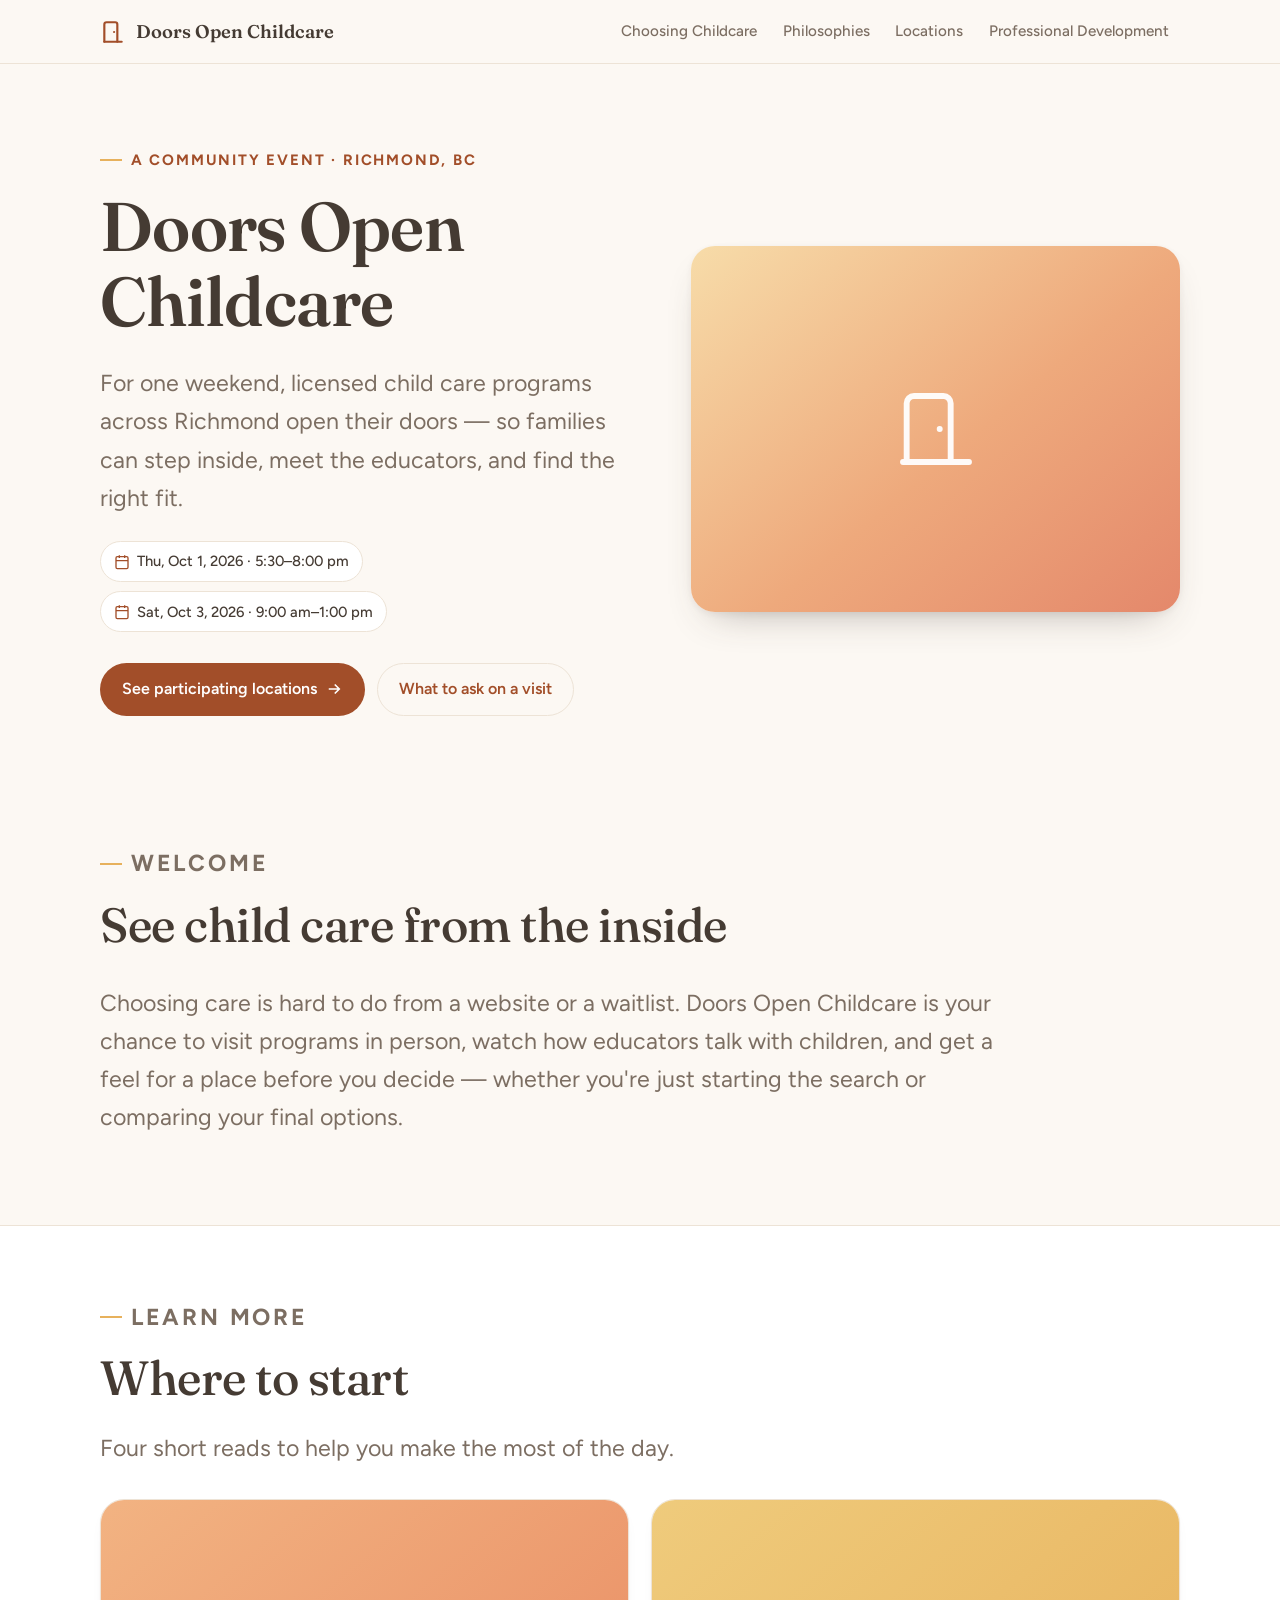
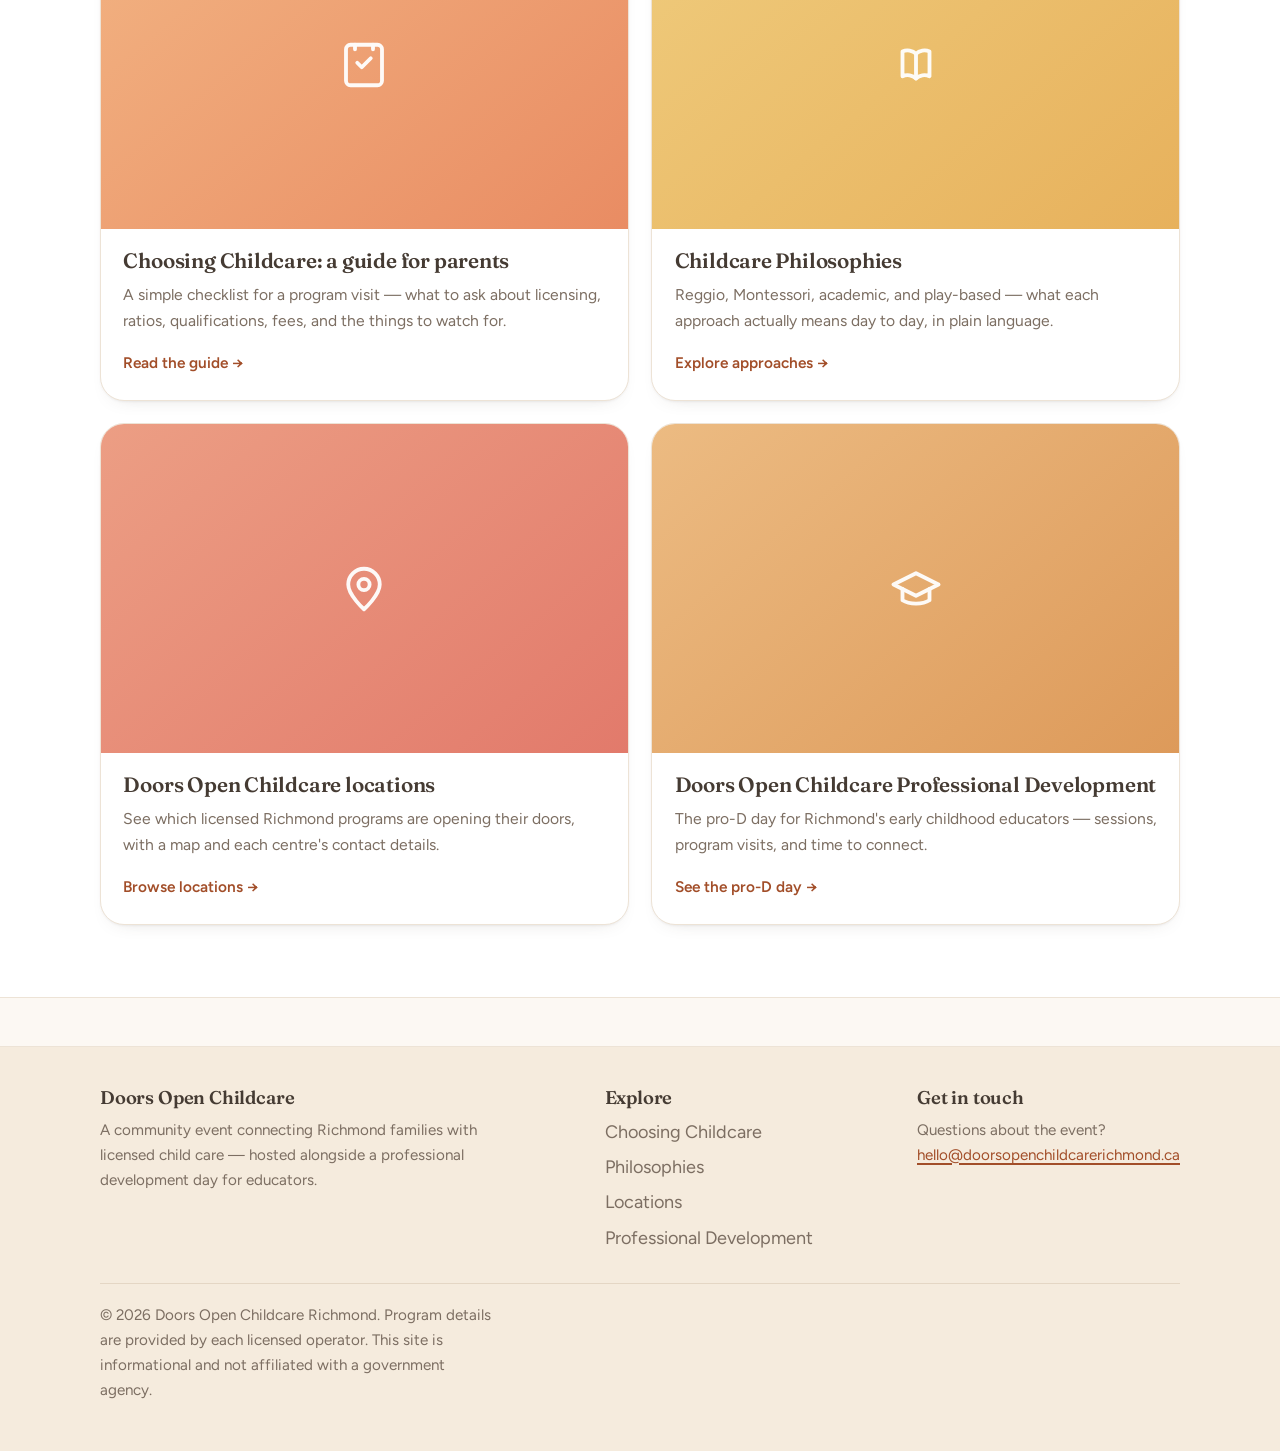
==== index.html @ f001ac8c "Add files via upload" ====
<!DOCTYPE html>
<html lang="en">
<head>
<meta charset="UTF-8">
<meta name="viewport" content="width=device-width, initial-scale=1">
<title>Doors Open Childcare — Richmond</title>
<meta name="description" content="Doors Open Childcare is a community event where licensed Richmond child care programs welcome families in — with a professional development day for early childhood educators.">
<meta name="theme-color" content="#DD8560">
<link rel="preconnect" href="https://fonts.googleapis.com">
<link rel="preconnect" href="https://fonts.gstatic.com" crossorigin>
<link href="https://fonts.googleapis.com/css2?family=Fraunces:opsz,wght@9..144,400;9..144,500;9..144,600&family=Figtree:wght@400;500;600;700&display=swap" rel="stylesheet">
<link rel="stylesheet" href="styles.css">
</head>
<body>
<a class="skip" href="#main">Skip to content</a>

<header class="site-header">
  <div class="wrap nav">
    <a class="brand" href="index.html">
      <svg viewBox="0 0 24 24" fill="none" stroke="currentColor" stroke-width="2" stroke-linecap="round" stroke-linejoin="round" aria-hidden="true"><path d="M4 21V5a2 2 0 0 1 2-2h8a2 2 0 0 1 2 2v16"/><path d="M4 21h16"/><path d="M13 12h.01"/></svg>
      Doors Open Childcare
    </a>
    <button class="nav-toggle" aria-label="Menu" aria-expanded="false" aria-controls="nav-links">
      <svg width="22" height="22" viewBox="0 0 24 24" fill="none" stroke="currentColor" stroke-width="2" stroke-linecap="round"><path d="M4 6h16M4 12h16M4 18h16"/></svg>
    </button>
    <ul class="nav-links" id="nav-links">
      <li><a href="what-to-ask.html">Choosing Childcare</a></li>
      <li><a href="philosophies.html">Philosophies</a></li>
      <li><a href="locations.html">Locations</a></li>
      <li><a href="event.html">Professional Development</a></li>
    </ul>
  </div>
</header>

<main id="main">
  <section class="hero">
    <div class="wrap hero-grid">
      <div class="hero-copy">
        <p class="eyebrow">A community event · Richmond, BC</p>
        <h1>Doors Open Childcare</h1>
        <p class="lede">For one weekend, licensed child care programs across Richmond open their doors — so families can step inside, meet the educators, and find the right fit.</p>
        <div class="hero-meta">
          <span class="chip"><svg viewBox="0 0 24 24" fill="none" stroke="currentColor" stroke-width="2"><rect x="3" y="4" width="18" height="18" rx="2"/><path d="M16 2v4M8 2v4M3 10h18"/></svg> Thu, Oct 1, 2026 · 5:30–8:00 pm</span>
          <span class="chip"><svg viewBox="0 0 24 24" fill="none" stroke="currentColor" stroke-width="2"><rect x="3" y="4" width="18" height="18" rx="2"/><path d="M16 2v4M8 2v4M3 10h18"/></svg> Sat, Oct 3, 2026 · 9:00 am–1:00 pm</span>
        </div>
        <div class="cta-row">
          <a class="btn btn-primary" href="locations.html">See participating locations
            <svg width="18" height="18" viewBox="0 0 24 24" fill="none" stroke="currentColor" stroke-width="2.2"><path d="M5 12h14M13 6l6 6-6 6"/></svg>
          </a>
          <a class="btn btn-ghost" href="what-to-ask.html">What to ask on a visit</a>
        </div>
      </div>

      <!-- HERO IMAGE — to use a real photo, replace this whole <div class="hero-photo">…</div>
           with:  <div class="hero-photo"><img src="images/hero.jpg" alt="Children and educators at a Richmond childcare"></div>
           (make an "images" folder next to this file and put hero.jpg in it) -->
      <div class="hero-photo">
        <div class="ph ph--hero" aria-hidden="true">
          <svg viewBox="0 0 24 24" fill="none" stroke="currentColor" stroke-width="1.6" stroke-linecap="round" stroke-linejoin="round"><path d="M4 21V5a2 2 0 0 1 2-2h8a2 2 0 0 1 2 2v16"/><path d="M3 21h18"/><path d="M13 12h.02"/></svg>
        </div>
      </div>
    </div>
  </section>

  <section class="section">
    <div class="wrap">
      <div class="section-head">
        <p class="eyebrow">Welcome</p>
        <h2>See child care from the inside</h2>
      </div>
      <p class="lead-in">Choosing care is hard to do from a website or a waitlist. Doors Open Childcare is your chance to visit programs in person, watch how educators talk with children, and get a feel for a place before you decide — whether you're just starting the search or comparing your final options.</p>
    </div>
  </section>

  <section class="section section--tint">
    <div class="wrap">
      <div class="section-head">
        <p class="eyebrow">Learn more</p>
        <h2>Where to start</h2>
        <p>Four short reads to help you make the most of the day.</p>
      </div>

      <div class="learn-grid">

        <!-- To use a real photo: replace the <div class="learn-media">…</div> with
             <div class="learn-media"><img src="images/parents.jpg" alt=""></div> -->
        <a class="learn-card" href="what-to-ask.html">
          <div class="learn-media">
            <div class="ph ph--parents" aria-hidden="true">
              <svg viewBox="0 0 24 24" fill="none" stroke="currentColor" stroke-width="1.7" stroke-linecap="round" stroke-linejoin="round"><path d="M9 11l2 2 4-4"/><rect x="4" y="3" width="16" height="18" rx="2"/><path d="M8 3v2M16 3v2"/></svg>
            </div>
          </div>
          <div class="learn-body">
            <h3>Choosing Childcare: a guide for parents</h3>
            <p>A simple checklist for a program visit — what to ask about licensing, ratios, qualifications, fees, and the things to watch for.</p>
            <span class="go">Read the guide →</span>
          </div>
        </a>

        <a class="learn-card" href="philosophies.html">
          <div class="learn-media">
            <div class="ph ph--phil" aria-hidden="true">
              <svg viewBox="0 0 24 24" fill="none" stroke="currentColor" stroke-width="1.7" stroke-linecap="round" stroke-linejoin="round"><path d="M12 7c-1.5-1.5-4-2-6-1v11c2-1 4.5-.5 6 1 1.5-1.5 4-2 6-1V6c-2-1-4.5-.5-6 1Z"/><path d="M12 7v11"/></svg>
            </div>
          </div>
          <div class="learn-body">
            <h3>Childcare Philosophies</h3>
            <p>Reggio, Montessori, academic, and play-based — what each approach actually means day to day, in plain language.</p>
            <span class="go">Explore approaches →</span>
          </div>
        </a>

        <a class="learn-card" href="locations.html">
          <div class="learn-media">
            <div class="ph ph--loc" aria-hidden="true">
              <svg viewBox="0 0 24 24" fill="none" stroke="currentColor" stroke-width="1.7" stroke-linecap="round" stroke-linejoin="round"><path d="M12 21s7-6.3 7-11a7 7 0 1 0-14 0c0 4.7 7 11 7 11Z"/><circle cx="12" cy="10" r="2.5"/></svg>
            </div>
          </div>
          <div class="learn-body">
            <h3>Doors Open Childcare locations</h3>
            <p>See which licensed Richmond programs are opening their doors, with a map and each centre's contact details.</p>
            <span class="go">Browse locations →</span>
          </div>
        </a>

        <a class="learn-card" href="event.html">
          <div class="learn-media">
            <div class="ph ph--prod" aria-hidden="true">
              <svg viewBox="0 0 24 24" fill="none" stroke="currentColor" stroke-width="1.7" stroke-linecap="round" stroke-linejoin="round"><path d="M22 10 12 5 2 10l10 5 10-5Z"/><path d="M6 12v5c3 2 9 2 12 0v-5"/></svg>
            </div>
          </div>
          <div class="learn-body">
            <h3>Doors Open Childcare Professional Development</h3>
            <p>The pro-D day for Richmond's early childhood educators — sessions, program visits, and time to connect.</p>
            <span class="go">See the pro-D day →</span>
          </div>
        </a>

      </div>
    </div>
  </section>
</main>

<footer class="site-footer">
  <div class="wrap foot-grid">
    <div>
      <h3>Doors Open Childcare</h3>
      <p>A community event connecting Richmond families with licensed child care — hosted alongside a professional development day for educators.</p>
    </div>
    <div>
      <h3>Explore</h3>
      <ul class="foot-links">
        <li><a href="what-to-ask.html">Choosing Childcare</a></li>
        <li><a href="philosophies.html">Philosophies</a></li>
        <li><a href="locations.html">Locations</a></li>
        <li><a href="event.html">Professional Development</a></li>
      </ul>
    </div>
    <div>
      <h3>Get in touch</h3>
      <p>Questions about the event?<br><a href="mailto:hello@doorsopenchildcarerichmond.ca">hello@doorsopenchildcarerichmond.ca</a></p>
    </div>
  </div>
  <div class="wrap foot-note">
    <p>© <span id="yr"></span> Doors Open Childcare Richmond. Program details are provided by each licensed operator. This site is informational and not affiliated with a government agency.</p>
  </div>
</footer>

<script src="site.js"></script>
<script>document.getElementById('yr').textContent = new Date().getFullYear();</script>
</body>
</html>
---- styles.css ----
/* ============================================================
   Doors Open Childcare — Richmond
   Shared stylesheet · light, airy, warm & welcoming
   Type: Fraunces (display) + Figtree (body)
   ============================================================ */

:root {
  /* Colour */
  --paper:      #FCF8F3;   /* warm ivory background */
  --paper-2:    #FFFFFF;   /* cards / raised surfaces */
  --ink:        #453B33;   /* warm soft-brown text */
  --ink-soft:   #7C6E62;   /* warm taupe secondary */
  --coral:      #DD8560;   /* soft coral — decorative accents */
  --coral-deep: #A24E29;   /* accessible terracotta — text, buttons */
  --coral-hover:#8C4322;   /* button hover */
  --honey:      #E7B15C;   /* warm honey secondary */
  --honey-2:    #F8E6C4;   /* soft honey fill */
  --rose:       #E27A6B;   /* rosy pop */
  --sand:       #F3E6D8;   /* soft warm fill */
  --line:       #EDE3D6;   /* warm hairlines */

  /* Type */
  --display:  "Fraunces", Georgia, "Times New Roman", serif;
  --body:     "Figtree", system-ui, -apple-system, Segoe UI, Roboto, sans-serif;

  --step--1: clamp(0.83rem, 0.79rem + 0.2vw, 0.94rem);
  --step-0:  clamp(1rem, 0.95rem + 0.25vw, 1.13rem);
  --step-1:  clamp(1.2rem, 1.1rem + 0.5vw, 1.45rem);
  --step-2:  clamp(1.55rem, 1.35rem + 1vw, 2.05rem);
  --step-3:  clamp(2rem, 1.6rem + 2vw, 3rem);
  --step-4:  clamp(2.5rem, 1.9rem + 3.2vw, 4.3rem);

  --maxw: 1080px;
  --radius: 16px;
  --radius-lg: 24px;
  --shadow-soft: 0 1px 2px rgba(69,59,51,.05), 0 8px 20px -16px rgba(69,59,51,.35);
  --shadow: 0 2px 6px rgba(69,59,51,.06), 0 18px 40px -22px rgba(69,59,51,.45);
}

* { box-sizing: border-box; }
html { scroll-behavior: smooth; }

body {
  margin: 0;
  background: var(--paper);
  color: var(--ink);
  font-family: var(--body);
  font-size: var(--step-0);
  line-height: 1.65;
  -webkit-font-smoothing: antialiased;
  text-rendering: optimizeLegibility;
}

h1, h2, h3 {
  font-family: var(--display);
  font-weight: 500;
  line-height: 1.1;
  letter-spacing: -0.01em;
  margin: 0 0 .5em;
  color: var(--ink);
}
h1 { font-size: var(--step-4); font-weight: 600; }
h2 { font-size: var(--step-3); }
h3 { font-size: var(--step-1); font-weight: 600; }

p { margin: 0 0 1rem; max-width: 66ch; }

a { color: var(--coral-deep); text-decoration-thickness: 1.5px; text-underline-offset: 3px; }
a:hover { color: var(--coral-hover); }

.wrap { width: min(100% - 2.5rem, var(--maxw)); margin-inline: auto; }

.eyebrow {
  font-family: var(--body); font-weight: 700;
  font-size: var(--step--1); letter-spacing: .12em; text-transform: uppercase;
  color: var(--coral-deep);
  display: inline-flex; align-items: center; gap: .55rem; margin: 0 0 1rem;
}
.eyebrow::before { content: ""; width: 22px; height: 2px; background: var(--honey); display: inline-block; }

/* Skip link + focus */
.skip { position: absolute; left: -999px; top: 0; background: var(--ink); color: #fff; padding: .6rem 1rem; border-radius: 0 0 10px 0; z-index: 100; }
.skip:focus { left: 0; }
:focus-visible { outline: 3px solid var(--honey); outline-offset: 2px; border-radius: 4px; }

/* Header / nav */
.site-header {
  position: sticky; top: 0; z-index: 50;
  background: color-mix(in srgb, var(--paper) 90%, transparent);
  backdrop-filter: blur(8px);
  border-bottom: 1px solid var(--line);
}
.nav { display: flex; align-items: center; justify-content: space-between; gap: 1rem; padding: .7rem 0; }
.brand { display: inline-flex; align-items: center; gap: .6rem; font-family: var(--display); font-weight: 600; font-size: 1.15rem; color: var(--ink); text-decoration: none; }
.brand svg { width: 26px; height: 26px; flex: none; color: var(--coral-deep); }
.nav-links { display: flex; align-items: center; gap: .2rem; list-style: none; margin: 0; padding: 0; }
.nav-links a { display: inline-block; padding: .5rem .7rem; border-radius: 10px; color: var(--ink-soft); text-decoration: none; font-weight: 500; font-size: .95rem; }
.nav-links a:hover { background: var(--sand); color: var(--ink); }
.nav-links a[aria-current="page"] { color: var(--coral-deep); background: var(--sand); }

.nav-toggle { display: none; border: 1px solid var(--line); background: var(--paper-2); border-radius: 10px; padding: .5rem .6rem; cursor: pointer; color: var(--ink); }
.nav-toggle svg { display: block; }

@media (max-width: 820px) {
  .nav-toggle { display: inline-flex; }
  .nav-links {
    position: absolute; inset: 100% 0 auto 0; flex-direction: column; align-items: stretch; gap: .15rem;
    background: var(--paper-2); border-bottom: 1px solid var(--line); padding: .6rem 1.25rem 1rem;
    box-shadow: var(--shadow-soft); display: none;
  }
  .nav-links.open { display: flex; }
  .nav-links a { padding: .7rem .5rem; }
}

/* Buttons */
.btn { display: inline-flex; align-items: center; gap: .5rem; font-family: var(--body); font-weight: 600; font-size: 1rem; padding: .8rem 1.3rem; border-radius: 999px; text-decoration: none; cursor: pointer; border: 1.5px solid transparent; transition: transform .12s ease, background .12s ease; }
.btn-primary { background: var(--coral-deep); color: #fff; }
.btn-primary:hover { background: var(--coral-hover); color: #fff; transform: translateY(-1px); }
.btn-ghost { background: transparent; color: var(--coral-deep); border-color: var(--line); }
.btn-ghost:hover { background: var(--sand); color: var(--coral-deep); transform: translateY(-1px); }

/* Hero */
.hero { padding: clamp(2.5rem, 6vw, 5rem) 0 clamp(2rem, 5vw, 3.5rem); }
.hero-grid { display: grid; grid-template-columns: 1.05fr .95fr; gap: clamp(1.5rem, 4vw, 3.2rem); align-items: center; }
.hero h1 { margin-bottom: .35em; }
.hero .lede { font-size: var(--step-1); color: var(--ink-soft); max-width: 42ch; }
.hero-meta { margin-top: 1.5rem; display: flex; flex-wrap: wrap; gap: .6rem; }
.chip { display: inline-flex; align-items: center; gap: .45rem; background: var(--paper-2); border: 1px solid var(--line); padding: .45rem .8rem; border-radius: 999px; font-size: .92rem; font-weight: 500; }
.chip svg { width: 16px; height: 16px; color: var(--coral-deep); }
.cta-row { margin-top: 1.9rem; display: flex; flex-wrap: wrap; gap: .8rem; }

.hero-photo { width: 100%; border-radius: var(--radius-lg); overflow: hidden; aspect-ratio: 4 / 3; box-shadow: var(--shadow); }
.hero-photo img { width: 100%; height: 100%; object-fit: cover; display: block; }

/* Placeholder image tiles (swap for <img> when you have photos) */
.ph { width: 100%; height: 100%; display: grid; place-items: center; }
.ph svg { width: 54px; height: 54px; color: #fff; opacity: .95; }
.ph--hero    { background: linear-gradient(140deg, #F7DCA9, #EEA97C 55%, #E4886B); }
.ph--hero svg{ width: 88px; height: 88px; }
.ph--parents { background: linear-gradient(140deg, #F2B382, #E98C63); }
.ph--phil    { background: linear-gradient(140deg, #EFCB7C, #E7B15C); }
.ph--loc     { background: linear-gradient(140deg, #EC9E84, #E27A6B); }
.ph--prod    { background: linear-gradient(140deg, #ECBB82, #DD9A5A); }

/* Sections */
.section { padding: clamp(2.5rem, 6vw, 4.5rem) 0; }
.section--tint { background: var(--paper-2); border-block: 1px solid var(--line); }
.section-head { max-width: 62ch; margin-bottom: 2rem; }
.section-head p { color: var(--ink-soft); font-size: var(--step-1); }
.lead-in { font-size: var(--step-1); color: var(--ink-soft); max-width: 60ch; }

/* Learn More cards */
.learn-grid { display: grid; gap: 1.4rem; grid-template-columns: 1fr; }
@media (min-width: 640px) { .learn-grid { grid-template-columns: 1fr 1fr; } }
.learn-card {
  background: var(--paper-2); border: 1px solid var(--line); border-radius: var(--radius-lg);
  overflow: hidden; display: flex; flex-direction: column; text-decoration: none; color: var(--ink);
  box-shadow: var(--shadow-soft); transition: transform .15s ease, box-shadow .15s ease;
}
.learn-card:hover { transform: translateY(-4px); box-shadow: var(--shadow); }
.learn-media { aspect-ratio: 16 / 10; width: 100%; }
.learn-media img { width: 100%; height: 100%; object-fit: cover; display: block; }
.learn-body { padding: 1.3rem 1.4rem 1.5rem; display: flex; flex-direction: column; gap: .55rem; flex: 1; }
.learn-body h3 { margin: 0; font-size: 1.3rem; }
.learn-body p { margin: 0; color: var(--ink-soft); font-size: .98rem; }
.learn-body .go { margin-top: auto; padding-top: .5rem; color: var(--coral-deep); font-weight: 600; font-size: .96rem; }

/* General card grid (kept for reuse) */
.card-grid { display: grid; grid-template-columns: repeat(auto-fit, minmax(240px, 1fr)); gap: 1.1rem; }
.card { background: var(--paper-2); border: 1px solid var(--line); border-radius: var(--radius-lg); padding: 1.5rem 1.4rem; text-decoration: none; color: var(--ink); display: flex; flex-direction: column; gap: .5rem; transition: transform .14s ease, box-shadow .14s ease, border-color .14s ease; }
a.card:hover { transform: translateY(-3px); box-shadow: var(--shadow); border-color: var(--coral); }
.card .num { font-family: var(--display); color: var(--coral-deep); font-size: 1.1rem; font-weight: 600; }
.card h3 { margin: 0; }
.card p { margin: 0; color: var(--ink-soft); font-size: .97rem; }
.card .go { margin-top: .4rem; color: var(--coral-deep); font-weight: 600; font-size: .95rem; }

/* Locations */
.map-frame { border: 1px solid var(--line); border-radius: var(--radius-lg); overflow: hidden; background: var(--sand); aspect-ratio: 16 / 9; margin-bottom: 2rem; }
.map-frame iframe { width: 100%; height: 100%; border: 0; display: block; }
.map-placeholder { height: 100%; display: grid; place-content: center; text-align: center; gap: .3rem; color: var(--ink-soft); padding: 2rem; }
.loc-grid { display: grid; grid-template-columns: repeat(auto-fill, minmax(270px, 1fr)); gap: 1rem; }
.loc-card { background: var(--paper-2); border: 1px solid var(--line); border-radius: var(--radius); padding: 1.2rem 1.2rem 1.3rem; }
.loc-card h3 { font-size: 1.15rem; margin-bottom: .35rem; }
.loc-card .care { display: inline-block; font-size: .78rem; font-weight: 700; letter-spacing: .04em; text-transform: uppercase; color: var(--coral-deep); background: var(--sand); padding: .2rem .55rem; border-radius: 999px; margin-bottom: .7rem; }
.loc-card dl { margin: 0; display: grid; grid-template-columns: 1.2rem 1fr; gap: .35rem .6rem; font-size: .95rem; }
.loc-card dt { color: var(--coral-deep); display: grid; place-items: center; }
.loc-card dd { margin: 0; color: var(--ink-soft); }
.loc-card a { word-break: break-word; }

/* Philosophy blocks */
.phil { display: grid; gap: 1.1rem; }
.phil-item { background: var(--paper-2); border: 1px solid var(--line); border-left: 4px solid var(--honey); border-radius: var(--radius); padding: 1.3rem 1.4rem; }
.phil-item h3 { margin-bottom: .3rem; }
.phil-item .origin { font-size: .85rem; color: var(--ink-soft); font-style: italic; margin-bottom: .6rem; }
.phil-item p:last-child { margin-bottom: 0; }
.callout { background: linear-gradient(180deg, var(--honey-2), #fff); border: 1px solid #EAD6A6; border-radius: var(--radius-lg); padding: 1.6rem; margin-top: 2rem; }
.callout h3 { color: var(--coral-deep); }
.callout p:last-child { margin-bottom: 0; }

/* Checklist */
.check { display: grid; gap: 1rem; counter-reset: q; }
.check-item { background: var(--paper-2); border: 1px solid var(--line); border-radius: var(--radius); padding: 1.2rem 1.3rem 1.2rem 3.4rem; position: relative; }
.check-item::before { counter-increment: q; content: counter(q); position: absolute; left: 1.1rem; top: 1.15rem; width: 1.6rem; height: 1.6rem; border-radius: 50%; background: var(--coral-deep); color: #fff; font-family: var(--display); font-weight: 600; display: grid; place-items: center; font-size: .95rem; }
.check-item h3 { margin-bottom: .3rem; font-size: 1.1rem; }
.check-item p { margin: 0; color: var(--ink-soft); font-size: .96rem; }
.check-item ul { margin: .5rem 0 0; padding-left: 1.1rem; color: var(--ink-soft); font-size: .95rem; }
.check-item li { margin-bottom: .25rem; }

/* Prose helper */
.prose h2 { margin-top: 2.2rem; }
.prose h3 { margin-top: 1.6rem; }
.prose ul { padding-left: 1.2rem; }
.prose li { margin-bottom: .4rem; max-width: 64ch; }

/* Editable placeholder marker */
.todo { background: #FCE9C7; color: #7A5200; border: 1px dashed #D9AE52; padding: .05rem .4rem; border-radius: 6px; font-weight: 600; font-size: .95em; }

/* Footer — light & airy */
.site-footer { background: #F5EBDD; color: var(--ink-soft); border-top: 1px solid var(--line); padding: 2.6rem 0 2rem; margin-top: 3rem; }
.foot-grid { display: flex; flex-wrap: wrap; gap: 2rem; justify-content: space-between; }
.site-footer h3 { color: var(--ink); font-size: 1.15rem; }
.site-footer p { color: var(--ink-soft); font-size: .95rem; max-width: 40ch; }
.site-footer a { color: var(--coral-deep); }
.foot-links { list-style: none; margin: 0; padding: 0; display: grid; gap: .35rem; }
.foot-links a { color: var(--ink-soft); text-decoration: none; }
.foot-links a:hover { color: var(--coral-deep); text-decoration: underline; }
.foot-note { margin-top: 1.8rem; padding-top: 1.2rem; border-top: 1px solid #E4D6C4; font-size: .85rem; color: var(--ink-soft); }

/* Responsive */
@media (max-width: 820px) {
  .hero-grid { grid-template-columns: 1fr; }
  .hero-photo { aspect-ratio: 16 / 10; }
  .foot-grid { flex-direction: column; gap: 1.4rem; }
}

/* Reduced motion */
@media (prefers-reduced-motion: reduce) {
  html { scroll-behavior: auto; }
  * { animation: none !important; transition: none !important; }
}
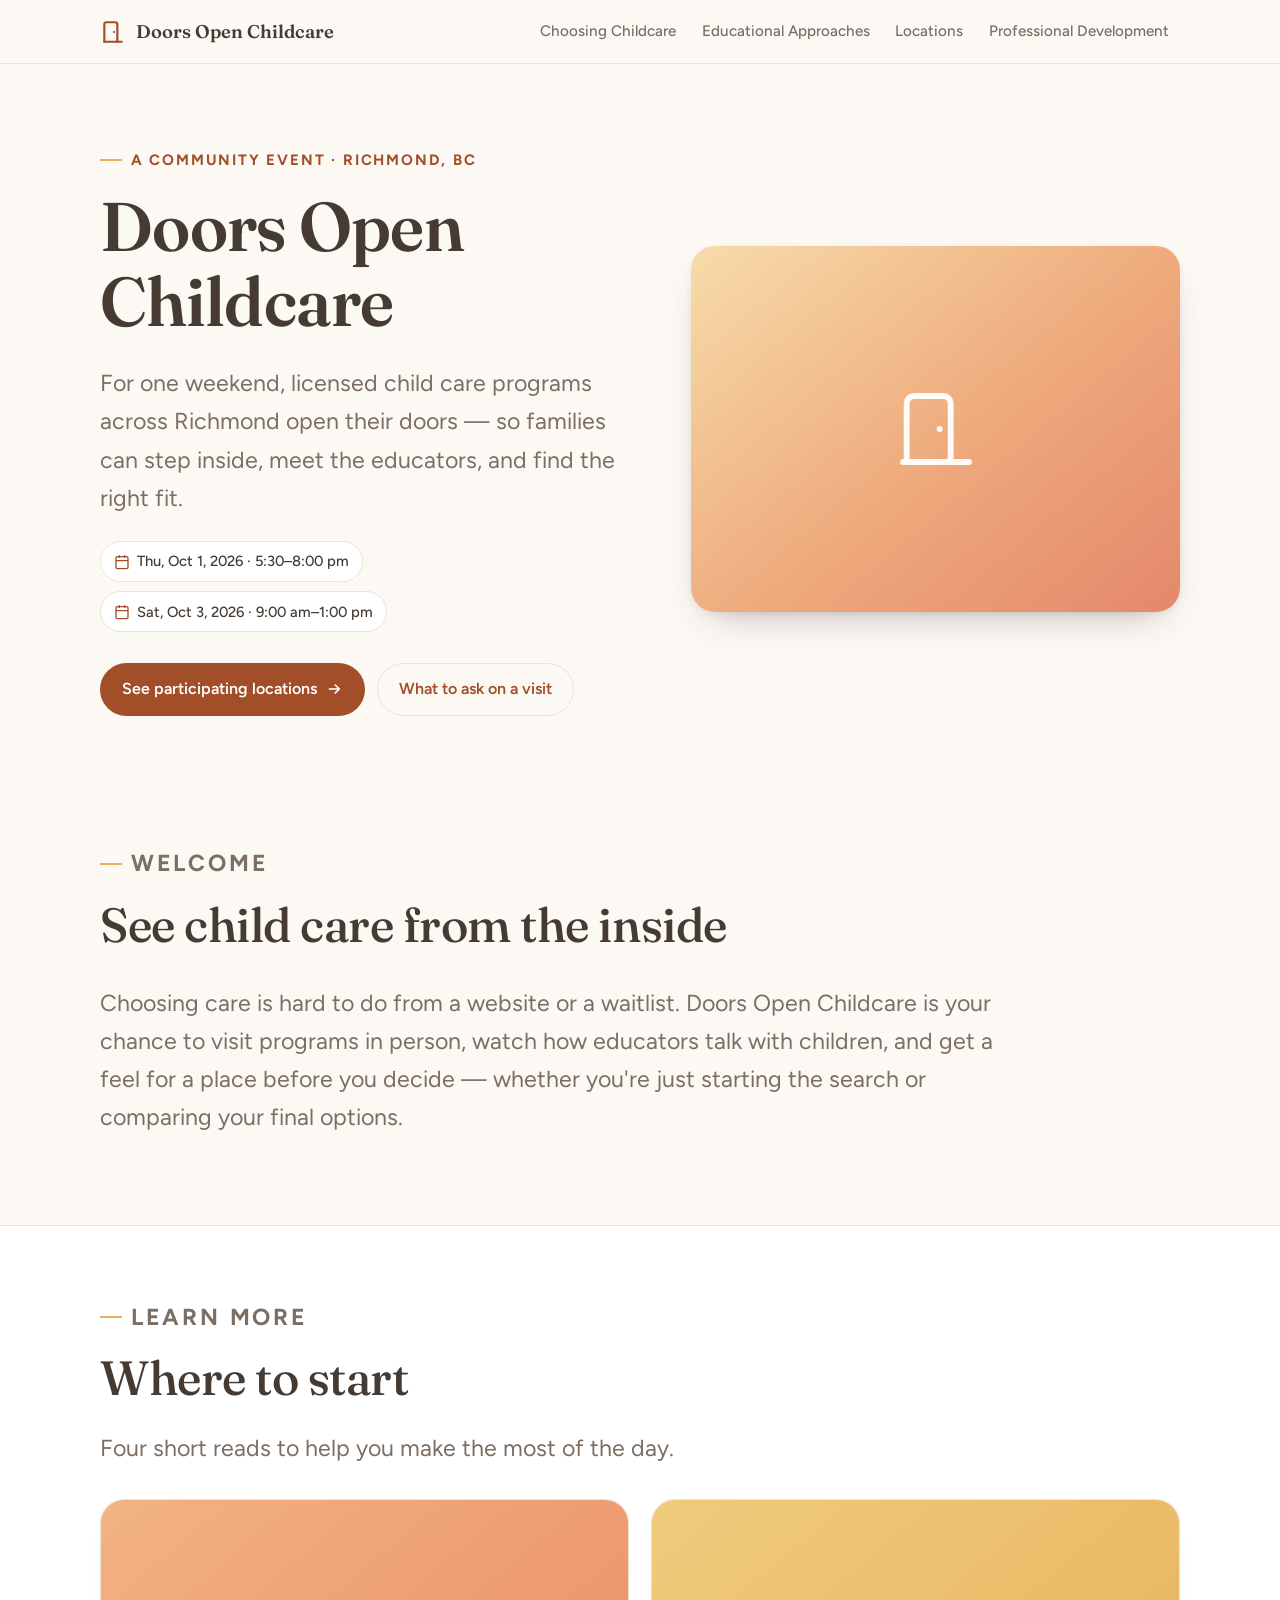
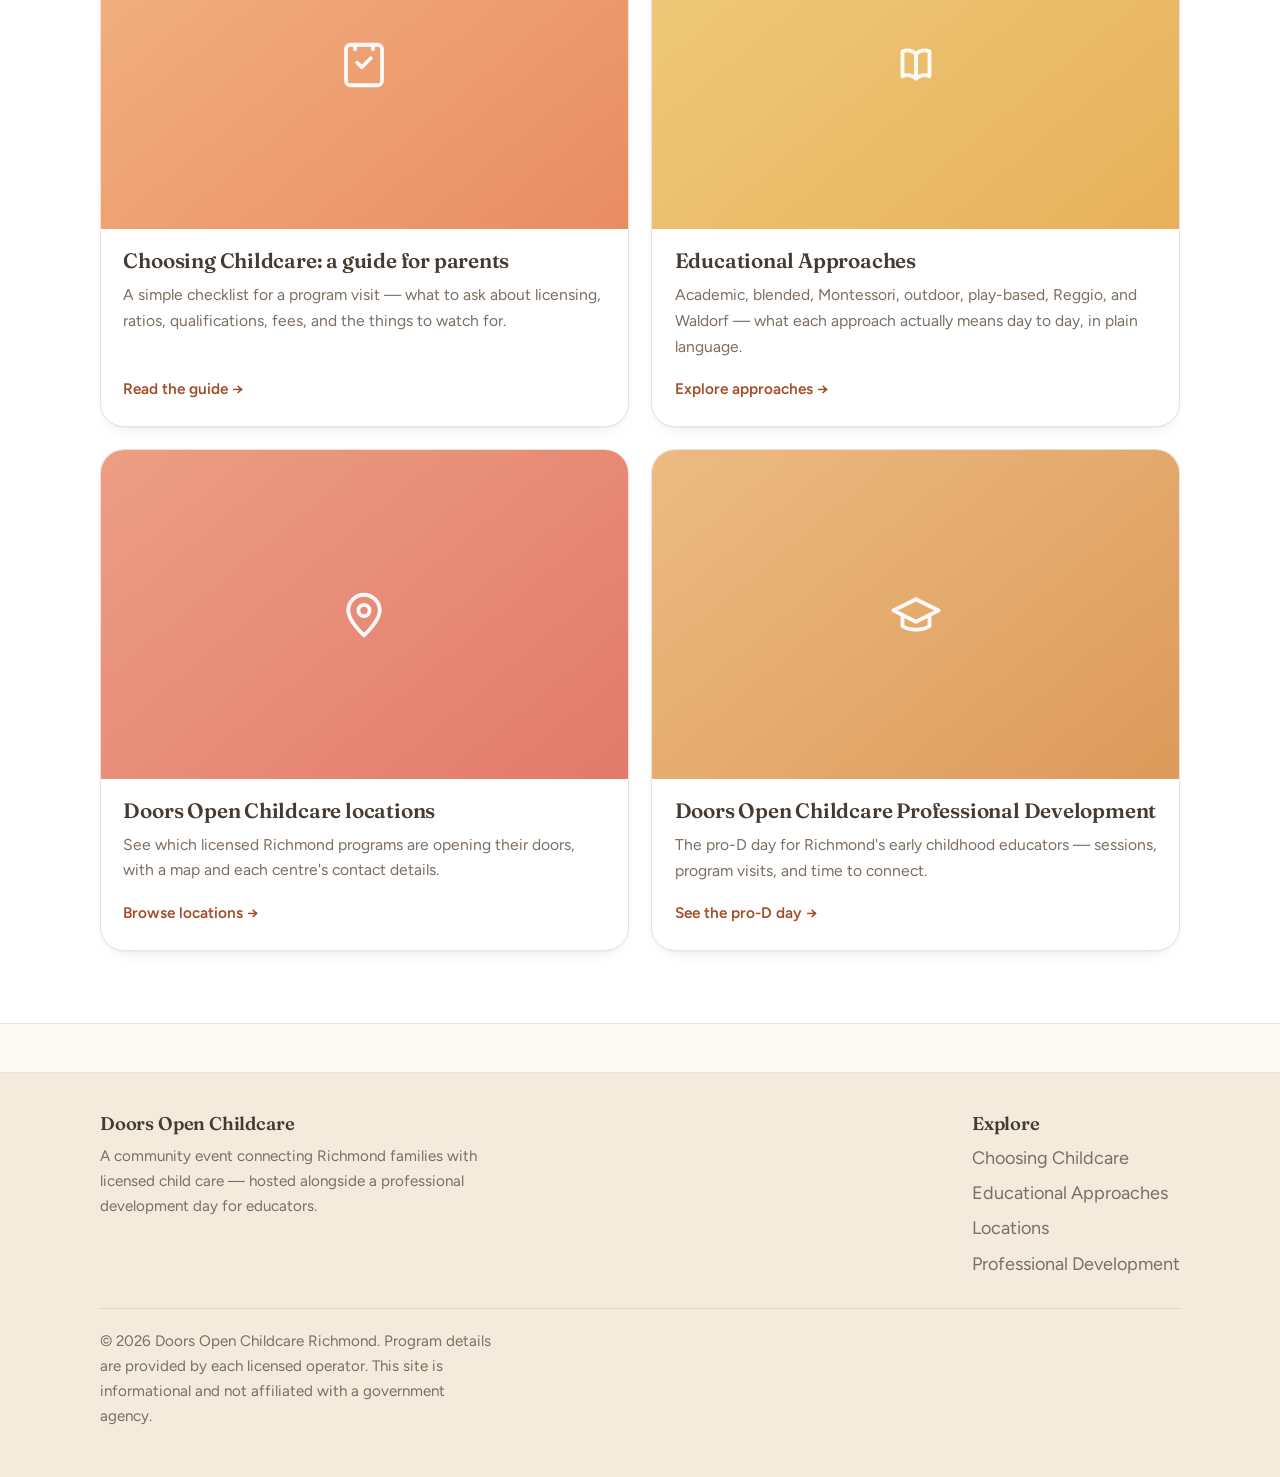
==== commit ee2e031f: "Add files via upload" ====
--- a/index.html
+++ b/index.html
@@ -25,7 +25,7 @@
     </button>
     <ul class="nav-links" id="nav-links">
       <li><a href="what-to-ask.html">Choosing Childcare</a></li>
-      <li><a href="philosophies.html">Philosophies</a></li>
+      <li><a href="educational-approaches.html">Educational Approaches</a></li>
       <li><a href="locations.html">Locations</a></li>
       <li><a href="event.html">Professional Development</a></li>
     </ul>
@@ -97,15 +97,15 @@
           </div>
         </a>
 
-        <a class="learn-card" href="philosophies.html">
+        <a class="learn-card" href="educational-approaches.html">
           <div class="learn-media">
             <div class="ph ph--phil" aria-hidden="true">
               <svg viewBox="0 0 24 24" fill="none" stroke="currentColor" stroke-width="1.7" stroke-linecap="round" stroke-linejoin="round"><path d="M12 7c-1.5-1.5-4-2-6-1v11c2-1 4.5-.5 6 1 1.5-1.5 4-2 6-1V6c-2-1-4.5-.5-6 1Z"/><path d="M12 7v11"/></svg>
             </div>
           </div>
           <div class="learn-body">
-            <h3>Childcare Philosophies</h3>
-            <p>Reggio, Montessori, academic, and play-based — what each approach actually means day to day, in plain language.</p>
+            <h3>Educational Approaches</h3>
+            <p>Academic, blended, Montessori, outdoor, play-based, Reggio, and Waldorf — what each approach actually means day to day, in plain language.</p>
             <span class="go">Explore approaches →</span>
           </div>
         </a>
@@ -151,14 +151,10 @@
       <h3>Explore</h3>
       <ul class="foot-links">
         <li><a href="what-to-ask.html">Choosing Childcare</a></li>
-        <li><a href="philosophies.html">Philosophies</a></li>
+        <li><a href="educational-approaches.html">Educational Approaches</a></li>
         <li><a href="locations.html">Locations</a></li>
         <li><a href="event.html">Professional Development</a></li>
       </ul>
-    </div>
-    <div>
-      <h3>Get in touch</h3>
-      <p>Questions about the event?<br><a href="mailto:hello@doorsopenchildcarerichmond.ca">hello@doorsopenchildcarerichmond.ca</a></p>
     </div>
   </div>
   <div class="wrap foot-note">
--- a/styles.css
+++ b/styles.css
@@ -178,14 +178,27 @@
 .map-frame { border: 1px solid var(--line); border-radius: var(--radius-lg); overflow: hidden; background: var(--sand); aspect-ratio: 16 / 9; margin-bottom: 2rem; }
 .map-frame iframe { width: 100%; height: 100%; border: 0; display: block; }
 .map-placeholder { height: 100%; display: grid; place-content: center; text-align: center; gap: .3rem; color: var(--ink-soft); padding: 2rem; }
-.loc-grid { display: grid; grid-template-columns: repeat(auto-fill, minmax(270px, 1fr)); gap: 1rem; }
-.loc-card { background: var(--paper-2); border: 1px solid var(--line); border-radius: var(--radius); padding: 1.2rem 1.2rem 1.3rem; }
-.loc-card h3 { font-size: 1.15rem; margin-bottom: .35rem; }
-.loc-card .care { display: inline-block; font-size: .78rem; font-weight: 700; letter-spacing: .04em; text-transform: uppercase; color: var(--coral-deep); background: var(--sand); padding: .2rem .55rem; border-radius: 999px; margin-bottom: .7rem; }
-.loc-card dl { margin: 0; display: grid; grid-template-columns: 1.2rem 1fr; gap: .35rem .6rem; font-size: .95rem; }
-.loc-card dt { color: var(--coral-deep); display: grid; place-items: center; }
+.loc-grid { display: grid; grid-template-columns: repeat(auto-fill, minmax(300px, 1fr)); gap: 1.1rem; }
+.loc-card { background: var(--paper-2); border: 1px solid var(--line); border-radius: var(--radius-lg); overflow: hidden; padding: 0; display: flex; flex-direction: column; }
+.loc-photo { aspect-ratio: 3 / 2; background: var(--sand); overflow: hidden; }
+.loc-photo img { width: 100%; height: 100%; object-fit: cover; display: block; }
+.loc-photo .ph { width: 100%; height: 100%; }
+.loc-photo .ph svg { width: 46px; height: 46px; }
+.loc-body { padding: 1rem 1.15rem 1.2rem; display: flex; flex-direction: column; }
+.loc-tags { display: flex; flex-wrap: wrap; gap: .4rem; margin-bottom: .55rem; }
+.loc-card .care, .loc-card .day { display: inline-block; font-size: .72rem; font-weight: 700; letter-spacing: .03em; text-transform: uppercase; padding: .22rem .55rem; border-radius: 999px; }
+.loc-card .care { color: var(--coral-deep); background: var(--sand); }
+.loc-card .day  { color: #6b4f1c; background: color-mix(in srgb, var(--honey) 32%, #fff); }
+.loc-card h3 { font-size: 1.12rem; margin-bottom: .2rem; line-height: 1.25; }
+.loc-card .phil { color: var(--coral-deep); font-weight: 600; font-size: .9rem; margin-bottom: .7rem; }
+.loc-card dl { margin: 0; display: grid; grid-template-columns: 1.1rem 1fr; gap: .4rem .6rem; font-size: .92rem; align-items: start; }
+.loc-card dt { color: var(--coral-deep); display: grid; place-items: center; padding-top: .12rem; }
+.loc-card dt svg { width: 15px; height: 15px; }
 .loc-card dd { margin: 0; color: var(--ink-soft); }
-.loc-card a { word-break: break-word; }
+.loc-card dd a { word-break: break-word; }
+.loc-card .maplink { white-space: nowrap; font-weight: 600; }
+.loc-card .register { margin-top: .85rem; font-size: .9rem; color: var(--ink); }
+.loc-card .register span { display: block; font-size: .72rem; font-weight: 700; letter-spacing: .04em; text-transform: uppercase; color: var(--coral-deep); margin-bottom: .1rem; }
 
 /* Philosophy blocks */
 .phil { display: grid; gap: 1.1rem; }
@@ -210,6 +223,7 @@
 .prose h2 { margin-top: 2.2rem; }
 .prose h3 { margin-top: 1.6rem; }
 .prose ul { padding-left: 1.2rem; }
+.prose ol { padding-left: 1.4rem; }
 .prose li { margin-bottom: .4rem; max-width: 64ch; }
 
 /* Editable placeholder marker */
@@ -238,3 +252,20 @@
   html { scroll-behavior: auto; }
   * { animation: none !important; transition: none !important; }
 }
+
+/* Day filter (Locations) */
+.loc-filter { display: flex; flex-wrap: wrap; align-items: center; gap: .5rem; margin: 0 0 .7rem; }
+.loc-filter-btn { display: inline-flex; align-items: center; gap: .45rem; font-family: var(--body); font-weight: 600; font-size: .92rem; padding: .5rem .9rem; border-radius: 999px; border: 1.5px solid var(--line); background: var(--paper-2); color: var(--ink-soft); cursor: pointer; transition: background .12s ease, color .12s ease, border-color .12s ease; }
+.loc-filter-btn:hover { background: var(--sand); color: var(--ink); }
+.loc-filter-btn.is-active { background: var(--coral-deep); border-color: var(--coral-deep); color: #fff; }
+.loc-filter-btn span { display: inline-grid; place-items: center; min-width: 1.35rem; height: 1.35rem; padding: 0 .35rem; border-radius: 999px; background: color-mix(in srgb, currentColor 16%, transparent); font-size: .78rem; font-weight: 700; }
+
+/* Social links on location cards */
+.loc-social { display: flex; gap: .5rem; margin-top: .85rem; }
+.loc-social .soc { display: grid; place-items: center; width: 34px; height: 34px; border-radius: 999px; border: 1.5px solid var(--line); color: var(--coral-deep); transition: background .12s ease; }
+.loc-social .soc:hover { background: var(--sand); }
+.loc-social .soc svg { width: 17px; height: 17px; }
+
+#loc-filter-phil { margin-bottom: 1.6rem; }
+.loc-filter-label { font-size: .74rem; font-weight: 700; letter-spacing: .05em; text-transform: uppercase; color: var(--ink-soft); margin-right: .2rem; }
+.loc-none { grid-column: 1 / -1; text-align: center; color: var(--ink-soft); padding: 2.2rem 0; }
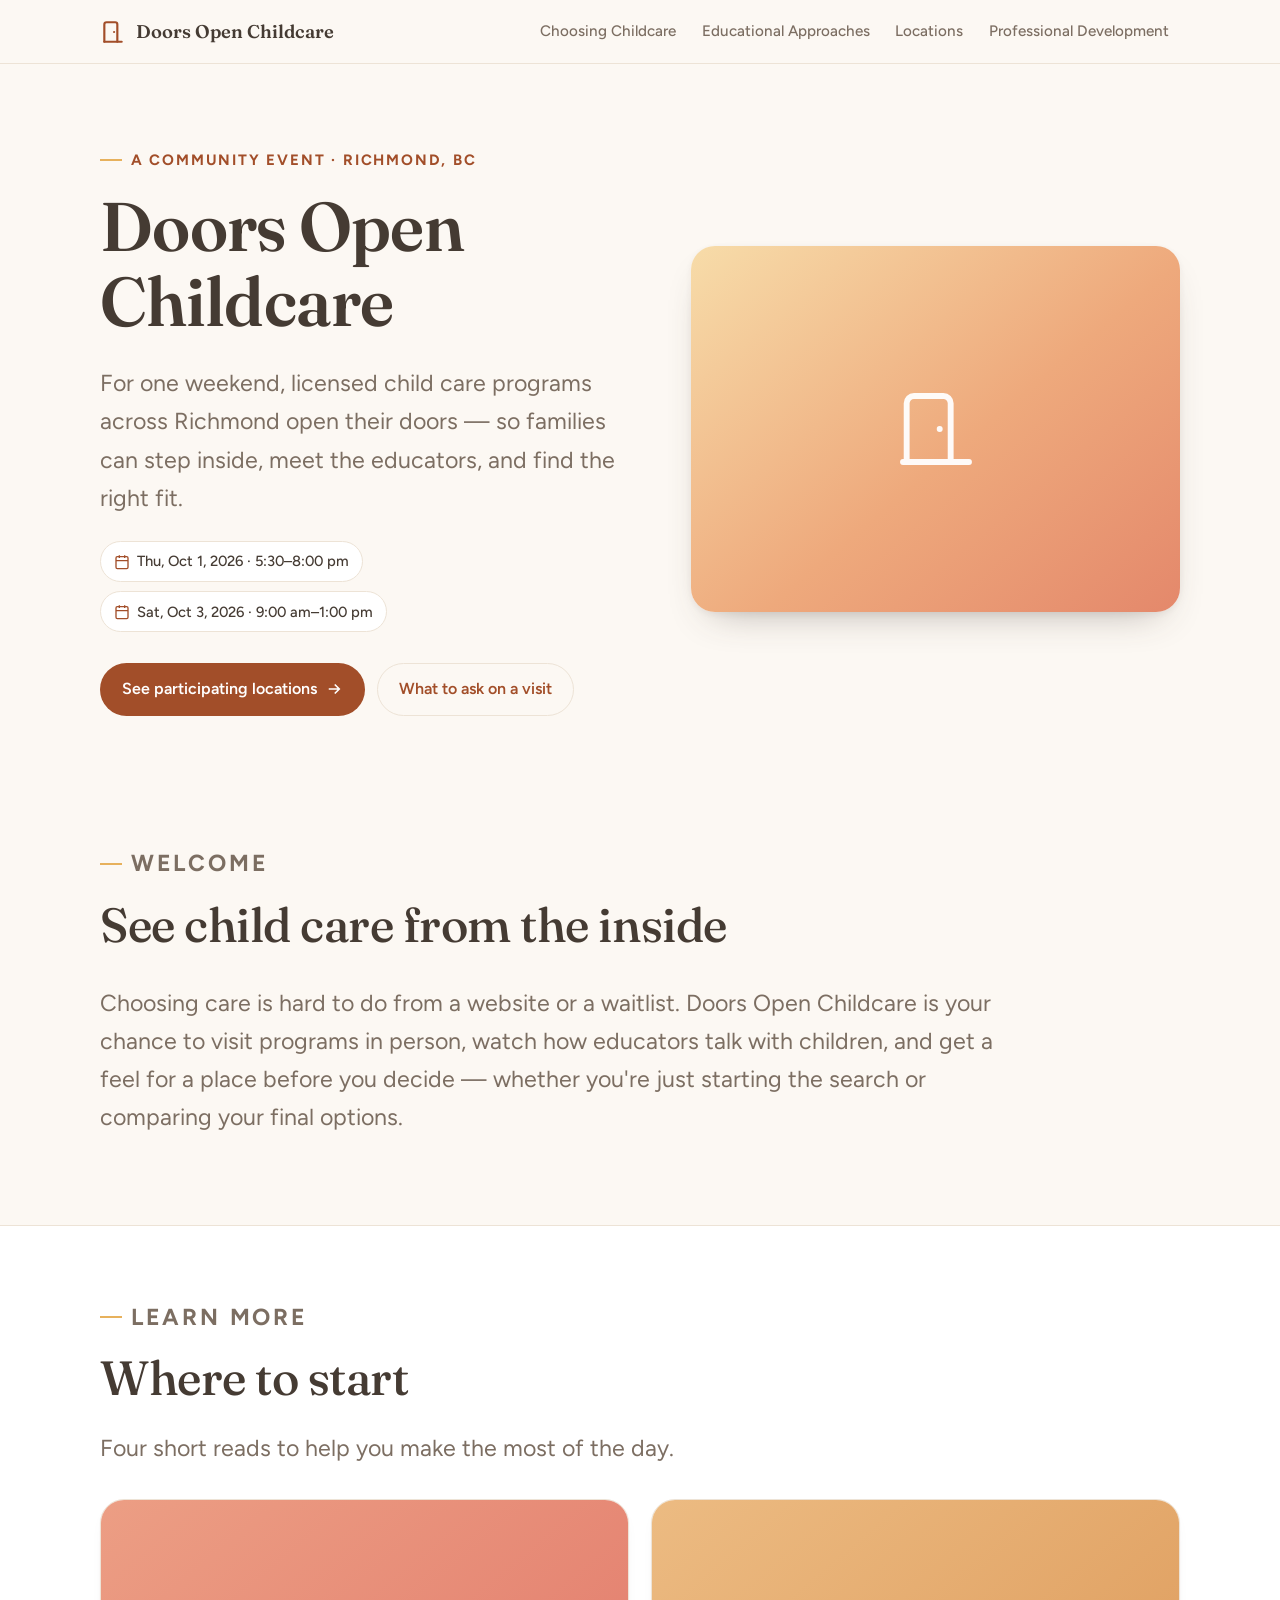
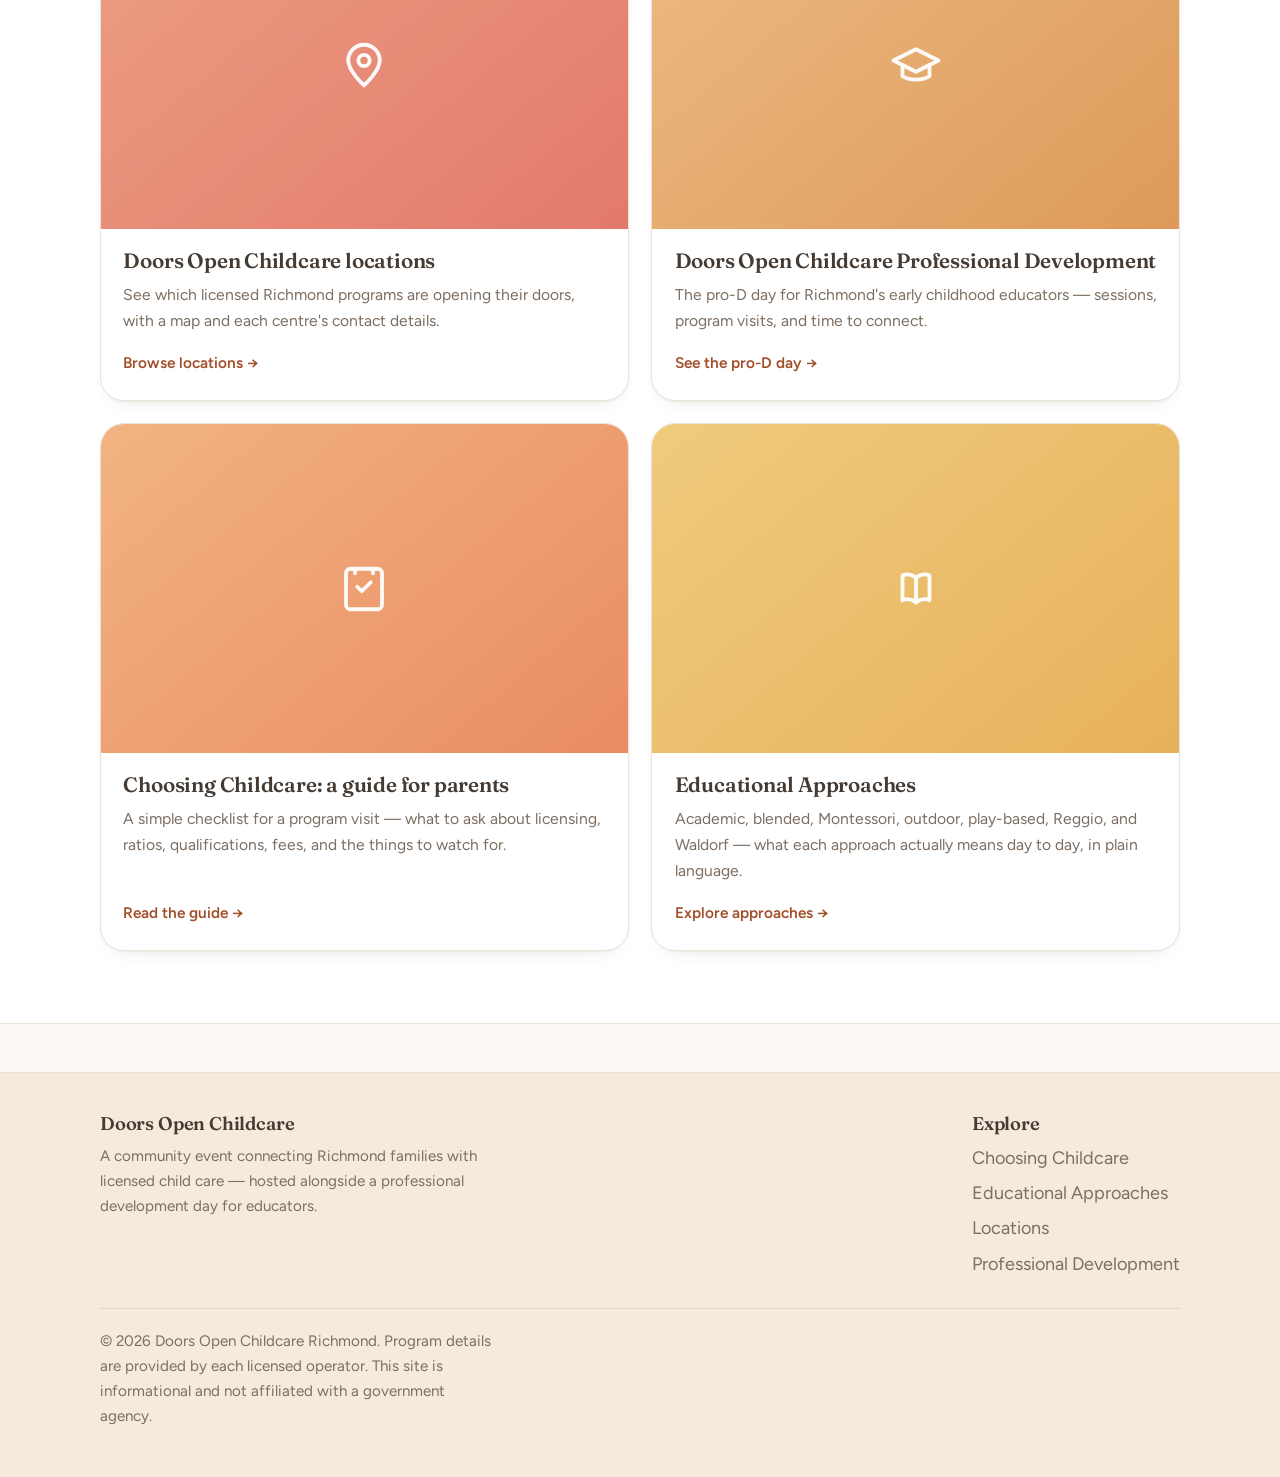
==== commit db28adbe: "Add files via upload" ====
--- a/index.html
+++ b/index.html
@@ -84,6 +84,32 @@
 
         <!-- To use a real photo: replace the <div class="learn-media">…</div> with
              <div class="learn-media"><img src="images/parents.jpg" alt=""></div> -->
+        <a class="learn-card" href="locations.html">
+          <div class="learn-media">
+            <div class="ph ph--loc" aria-hidden="true">
+              <svg viewBox="0 0 24 24" fill="none" stroke="currentColor" stroke-width="1.7" stroke-linecap="round" stroke-linejoin="round"><path d="M12 21s7-6.3 7-11a7 7 0 1 0-14 0c0 4.7 7 11 7 11Z"/><circle cx="12" cy="10" r="2.5"/></svg>
+            </div>
+          </div>
+          <div class="learn-body">
+            <h3>Doors Open Childcare locations</h3>
+            <p>See which licensed Richmond programs are opening their doors, with a map and each centre's contact details.</p>
+            <span class="go">Browse locations →</span>
+          </div>
+        </a>
+
+        <a class="learn-card" href="event.html">
+          <div class="learn-media">
+            <div class="ph ph--prod" aria-hidden="true">
+              <svg viewBox="0 0 24 24" fill="none" stroke="currentColor" stroke-width="1.7" stroke-linecap="round" stroke-linejoin="round"><path d="M22 10 12 5 2 10l10 5 10-5Z"/><path d="M6 12v5c3 2 9 2 12 0v-5"/></svg>
+            </div>
+          </div>
+          <div class="learn-body">
+            <h3>Doors Open Childcare Professional Development</h3>
+            <p>The pro-D day for Richmond's early childhood educators — sessions, program visits, and time to connect.</p>
+            <span class="go">See the pro-D day →</span>
+          </div>
+        </a>
+
         <a class="learn-card" href="what-to-ask.html">
           <div class="learn-media">
             <div class="ph ph--parents" aria-hidden="true">
@@ -107,32 +133,6 @@
             <h3>Educational Approaches</h3>
             <p>Academic, blended, Montessori, outdoor, play-based, Reggio, and Waldorf — what each approach actually means day to day, in plain language.</p>
             <span class="go">Explore approaches →</span>
-          </div>
-        </a>
-
-        <a class="learn-card" href="locations.html">
-          <div class="learn-media">
-            <div class="ph ph--loc" aria-hidden="true">
-              <svg viewBox="0 0 24 24" fill="none" stroke="currentColor" stroke-width="1.7" stroke-linecap="round" stroke-linejoin="round"><path d="M12 21s7-6.3 7-11a7 7 0 1 0-14 0c0 4.7 7 11 7 11Z"/><circle cx="12" cy="10" r="2.5"/></svg>
-            </div>
-          </div>
-          <div class="learn-body">
-            <h3>Doors Open Childcare locations</h3>
-            <p>See which licensed Richmond programs are opening their doors, with a map and each centre's contact details.</p>
-            <span class="go">Browse locations →</span>
-          </div>
-        </a>
-
-        <a class="learn-card" href="event.html">
-          <div class="learn-media">
-            <div class="ph ph--prod" aria-hidden="true">
-              <svg viewBox="0 0 24 24" fill="none" stroke="currentColor" stroke-width="1.7" stroke-linecap="round" stroke-linejoin="round"><path d="M22 10 12 5 2 10l10 5 10-5Z"/><path d="M6 12v5c3 2 9 2 12 0v-5"/></svg>
-            </div>
-          </div>
-          <div class="learn-body">
-            <h3>Doors Open Childcare Professional Development</h3>
-            <p>The pro-D day for Richmond's early childhood educators — sessions, program visits, and time to connect.</p>
-            <span class="go">See the pro-D day →</span>
           </div>
         </a>
 
--- a/styles.css
+++ b/styles.css
@@ -191,11 +191,11 @@
 .loc-card .day  { color: #6b4f1c; background: color-mix(in srgb, var(--honey) 32%, #fff); }
 .loc-card h3 { font-size: 1.12rem; margin-bottom: .2rem; line-height: 1.25; }
 .loc-card .phil { color: var(--coral-deep); font-weight: 600; font-size: .9rem; margin-bottom: .7rem; }
-.loc-card dl { margin: 0; display: grid; grid-template-columns: 1.1rem 1fr; gap: .4rem .6rem; font-size: .92rem; align-items: start; }
-.loc-card dt { color: var(--coral-deep); display: grid; place-items: center; padding-top: .12rem; }
-.loc-card dt svg { width: 15px; height: 15px; }
-.loc-card dd { margin: 0; color: var(--ink-soft); }
-.loc-card dd a { word-break: break-word; }
+.loc-card .loc-facts { margin: 0; display: grid; grid-template-columns: 1.1rem 1fr; gap: .4rem .6rem; font-size: .92rem; align-items: start; }
+.loc-card .loc-facts dt { color: var(--coral-deep); display: grid; place-items: center; padding-top: .12rem; }
+.loc-card .loc-facts dt svg { width: 15px; height: 15px; }
+.loc-card .loc-facts dd { margin: 0; color: var(--ink-soft); }
+.loc-card .loc-facts dd a { word-break: break-word; }
 .loc-card .maplink { white-space: nowrap; font-weight: 600; }
 .loc-card .register { margin-top: .85rem; font-size: .9rem; color: var(--ink); }
 .loc-card .register span { display: block; font-size: .72rem; font-weight: 700; letter-spacing: .04em; text-transform: uppercase; color: var(--coral-deep); margin-bottom: .1rem; }
@@ -269,3 +269,21 @@
 #loc-filter-phil { margin-bottom: 1.6rem; }
 .loc-filter-label { font-size: .74rem; font-weight: 700; letter-spacing: .05em; text-transform: uppercase; color: var(--ink-soft); margin-right: .2rem; }
 .loc-none { grid-column: 1 / -1; text-align: center; color: var(--ink-soft); padding: 2.2rem 0; }
+
+/* Group-by sections (Locations) */
+#loc-sort { margin-bottom: 1.8rem; }
+.loc-group { margin-bottom: 2.6rem; }
+.loc-group:last-child { margin-bottom: 0; }
+.loc-group-head { font-family: 'Fraunces', Georgia, serif; font-weight: 600; font-size: 1.35rem; color: var(--ink); margin: 0 0 1.1rem; padding-bottom: .5rem; border-bottom: 2px solid var(--sand); display: flex; align-items: center; gap: .6rem; }
+.loc-group-head span { font-family: 'Figtree', system-ui, sans-serif; font-size: .78rem; font-weight: 700; color: var(--coral-deep); background: var(--sand); border-radius: 999px; padding: .18rem .55rem; }
+
+/* Labeled detail rows (closures, fees, included, extras, good-to-know) */
+.loc-detail { margin: .95rem 0 0; border-top: 1px solid var(--line); padding-top: .8rem; display: grid; gap: .6rem; }
+.loc-detail dt { font-size: .68rem; font-weight: 700; letter-spacing: .05em; text-transform: uppercase; color: var(--coral-deep); }
+.loc-detail dd { margin: .12rem 0 0; font-size: .9rem; color: var(--ink-soft); line-height: 1.45; }
+/* three stacked filter rows */
+#loc-filter-care, #loc-filter-phil { margin-bottom: .55rem; }
+#loc-filter-day { margin-bottom: 1.9rem; }
+
+/* Fix: a hidden card must stay hidden despite the flex display above */
+.loc-card[hidden] { display: none !important; }
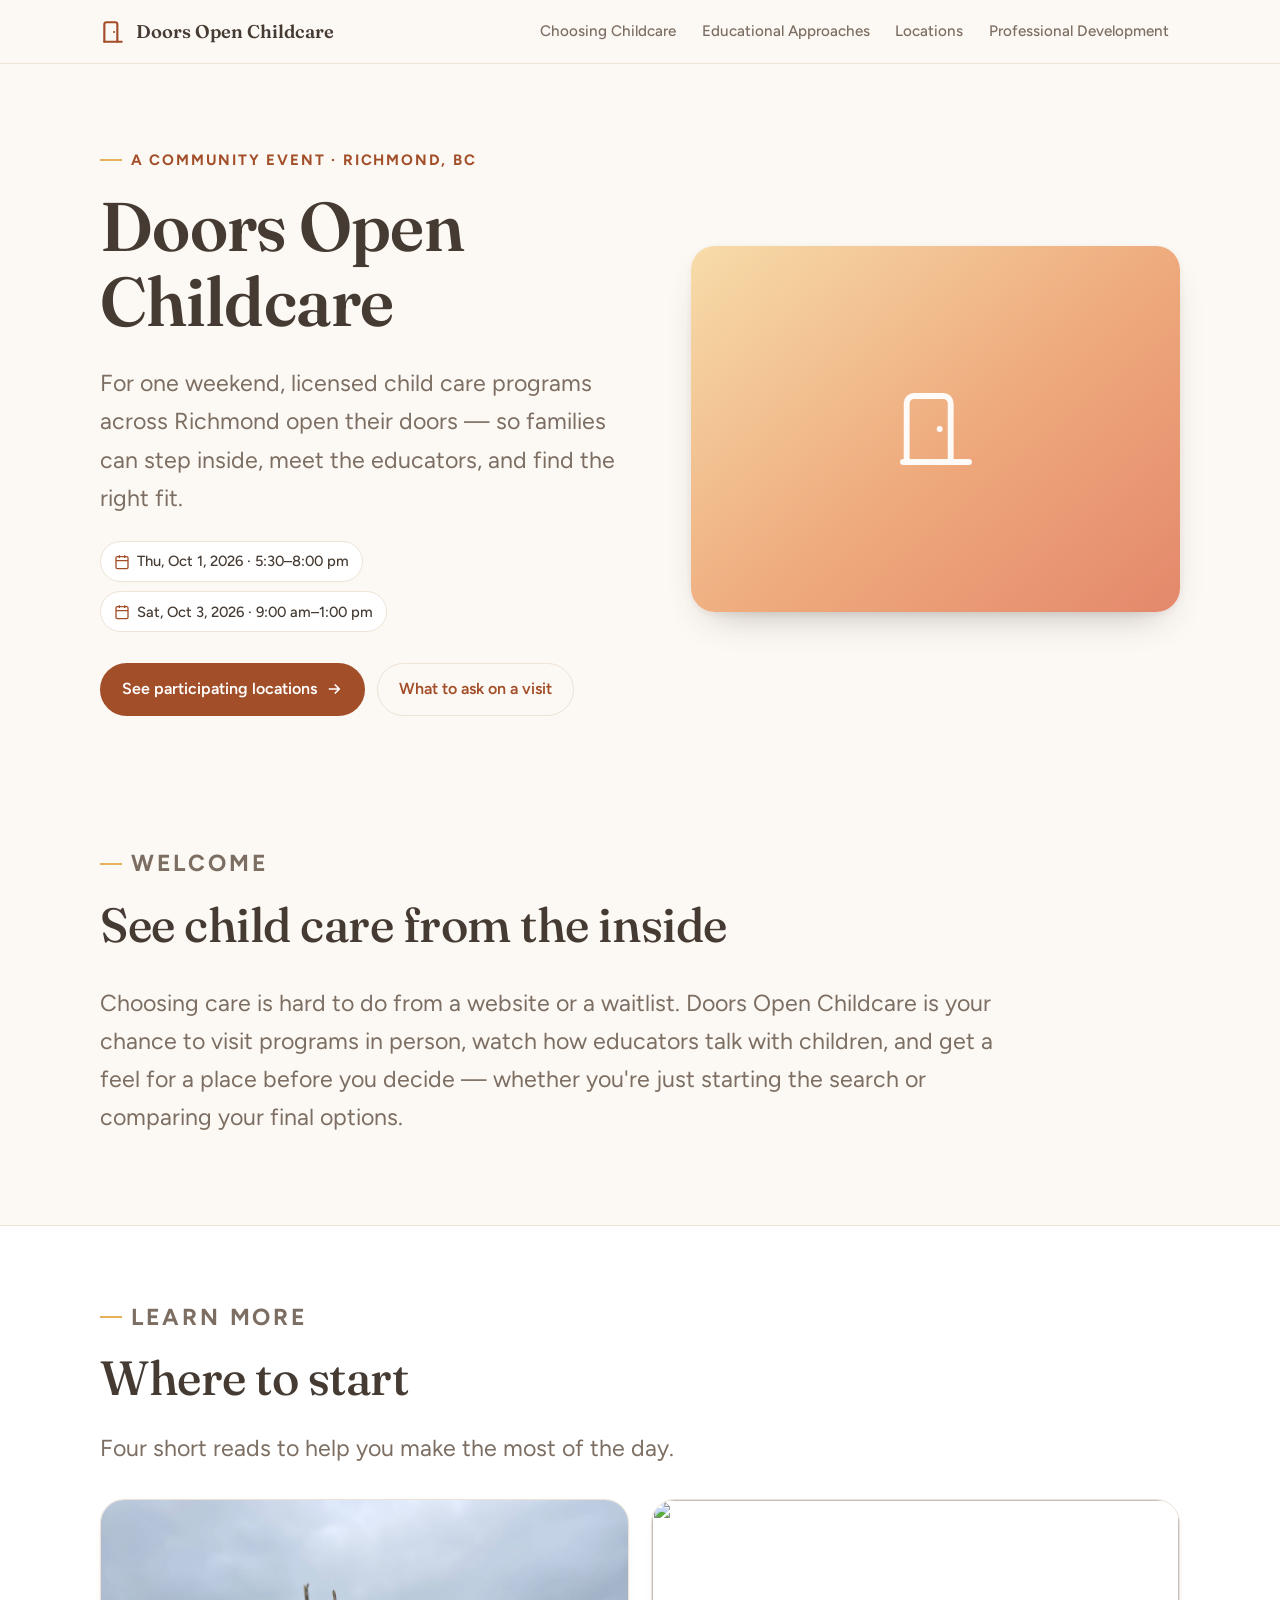
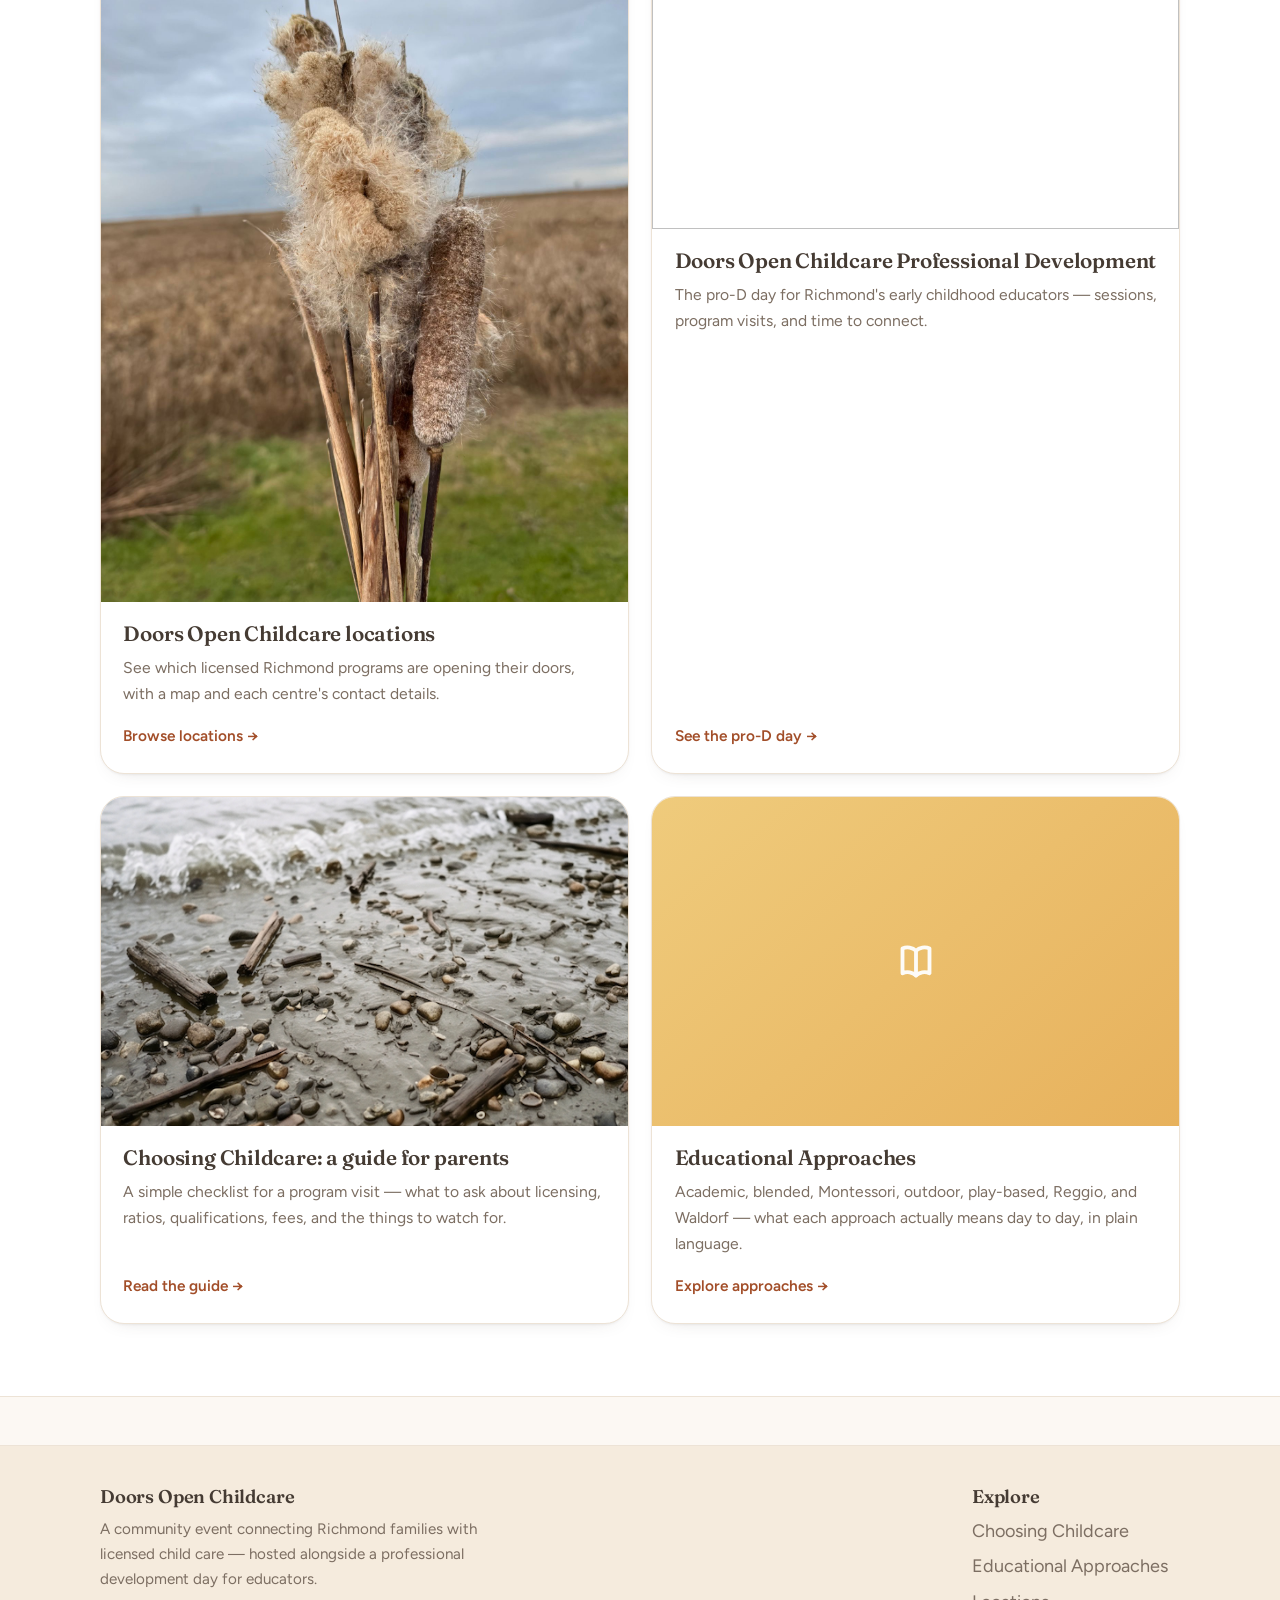
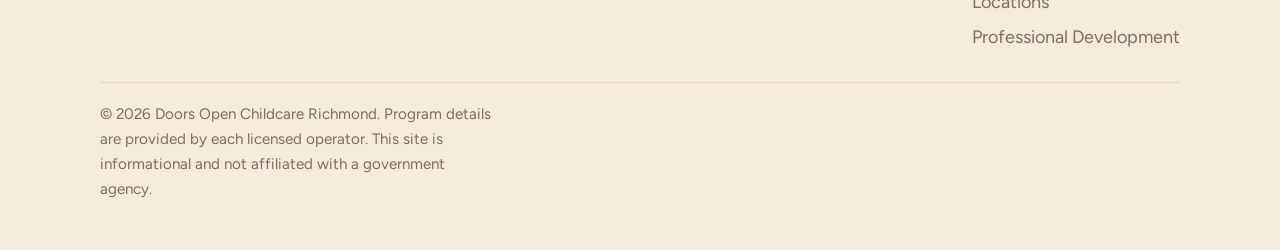
==== commit f3b602ea: "Add files via upload" ====
--- a/index.html
+++ b/index.html
@@ -85,11 +85,7 @@
         <!-- To use a real photo: replace the <div class="learn-media">…</div> with
              <div class="learn-media"><img src="images/parents.jpg" alt=""></div> -->
         <a class="learn-card" href="locations.html">
-          <div class="learn-media">
-            <div class="ph ph--loc" aria-hidden="true">
-              <svg viewBox="0 0 24 24" fill="none" stroke="currentColor" stroke-width="1.7" stroke-linecap="round" stroke-linejoin="round"><path d="M12 21s7-6.3 7-11a7 7 0 1 0-14 0c0 4.7 7 11 7 11Z"/><circle cx="12" cy="10" r="2.5"/></svg>
-            </div>
-          </div>
+          <div class="learn-media"><img src="photos/richmondgrasslands.jpg" alt=""></div>
           <div class="learn-body">
             <h3>Doors Open Childcare locations</h3>
             <p>See which licensed Richmond programs are opening their doors, with a map and each centre's contact details.</p>
@@ -98,11 +94,7 @@
         </a>
 
         <a class="learn-card" href="event.html">
-          <div class="learn-media">
-            <div class="ph ph--prod" aria-hidden="true">
-              <svg viewBox="0 0 24 24" fill="none" stroke="currentColor" stroke-width="1.7" stroke-linecap="round" stroke-linejoin="round"><path d="M22 10 12 5 2 10l10 5 10-5Z"/><path d="M6 12v5c3 2 9 2 12 0v-5"/></svg>
-            </div>
-          </div>
+          <div class="learn-media"><img src="photos/blueberry.jpg" alt=""></div>
           <div class="learn-body">
             <h3>Doors Open Childcare Professional Development</h3>
             <p>The pro-D day for Richmond's early childhood educators — sessions, program visits, and time to connect.</p>
@@ -111,11 +103,7 @@
         </a>
 
         <a class="learn-card" href="what-to-ask.html">
-          <div class="learn-media">
-            <div class="ph ph--parents" aria-hidden="true">
-              <svg viewBox="0 0 24 24" fill="none" stroke="currentColor" stroke-width="1.7" stroke-linecap="round" stroke-linejoin="round"><path d="M9 11l2 2 4-4"/><rect x="4" y="3" width="16" height="18" rx="2"/><path d="M8 3v2M16 3v2"/></svg>
-            </div>
-          </div>
+          <div class="learn-media"><img src="photos/riveredge.jpg" alt=""></div>
           <div class="learn-body">
             <h3>Choosing Childcare: a guide for parents</h3>
             <p>A simple checklist for a program visit — what to ask about licensing, ratios, qualifications, fees, and the things to watch for.</p>
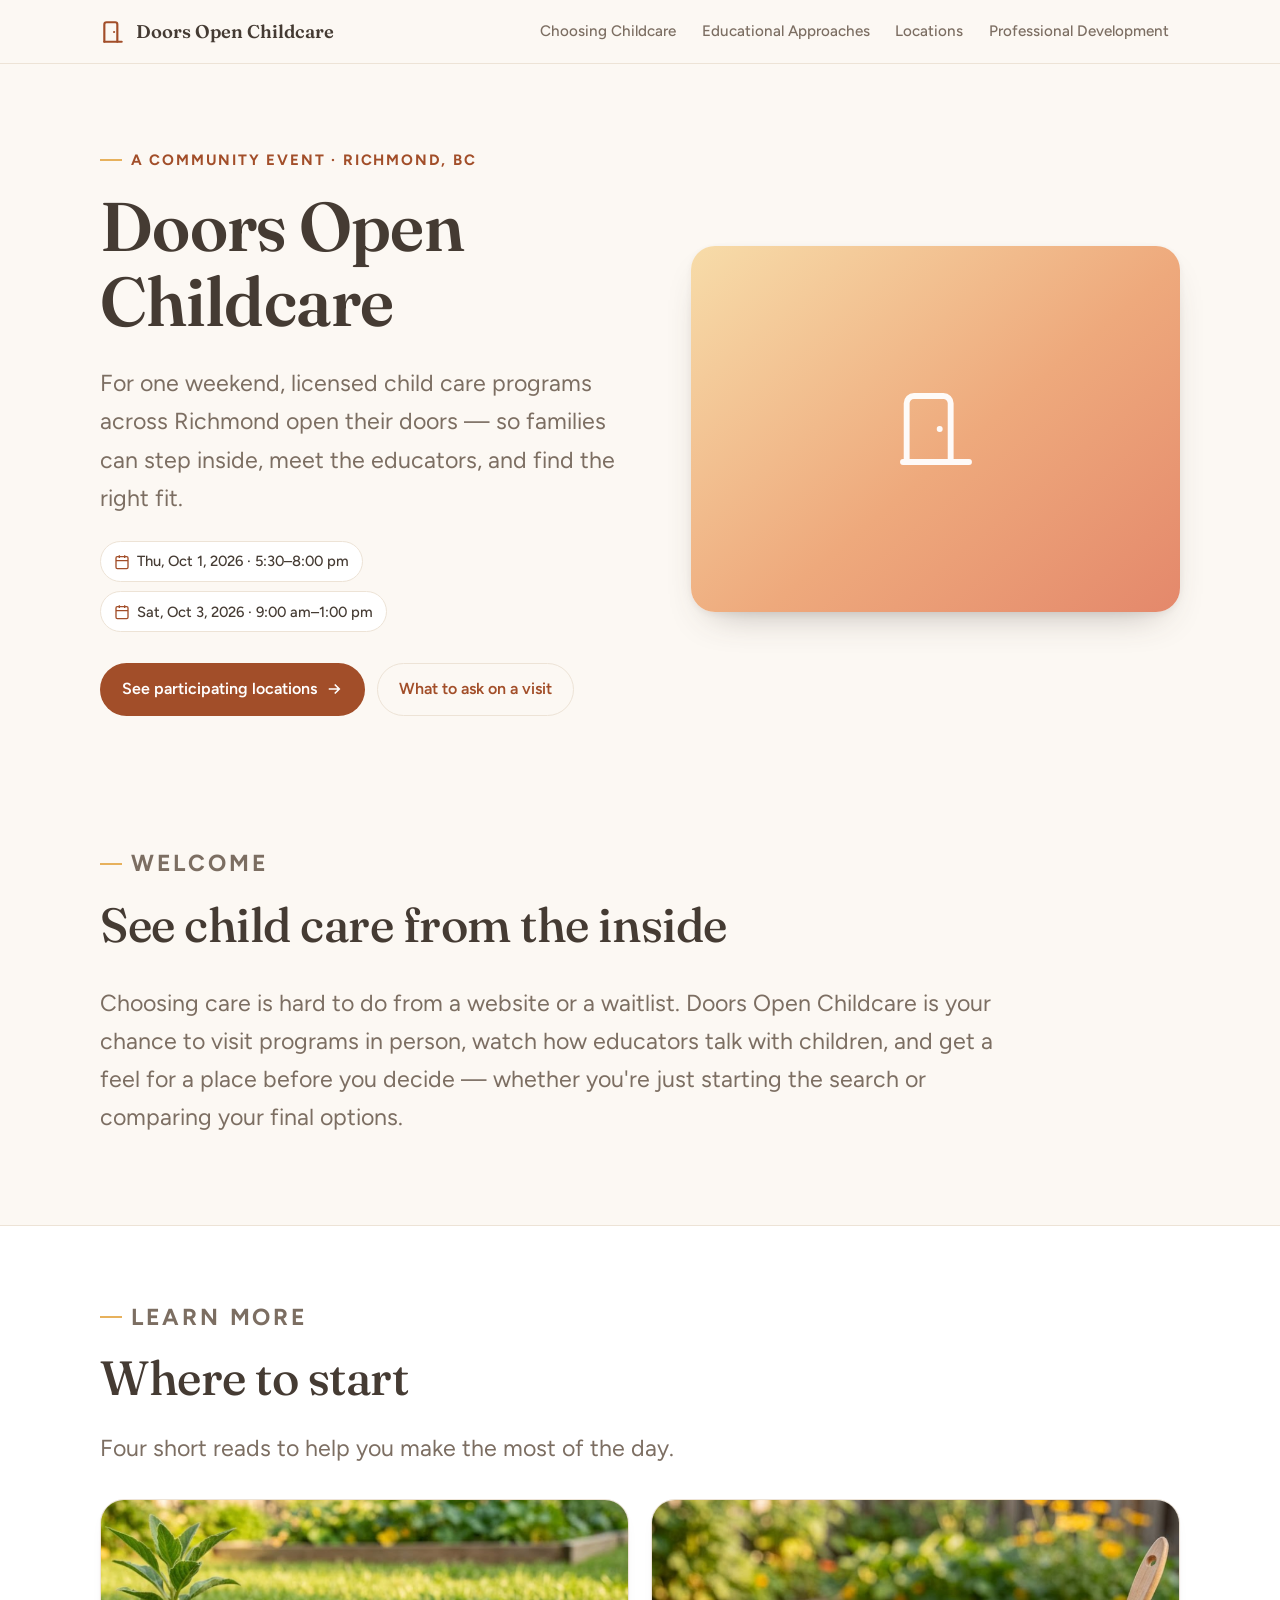
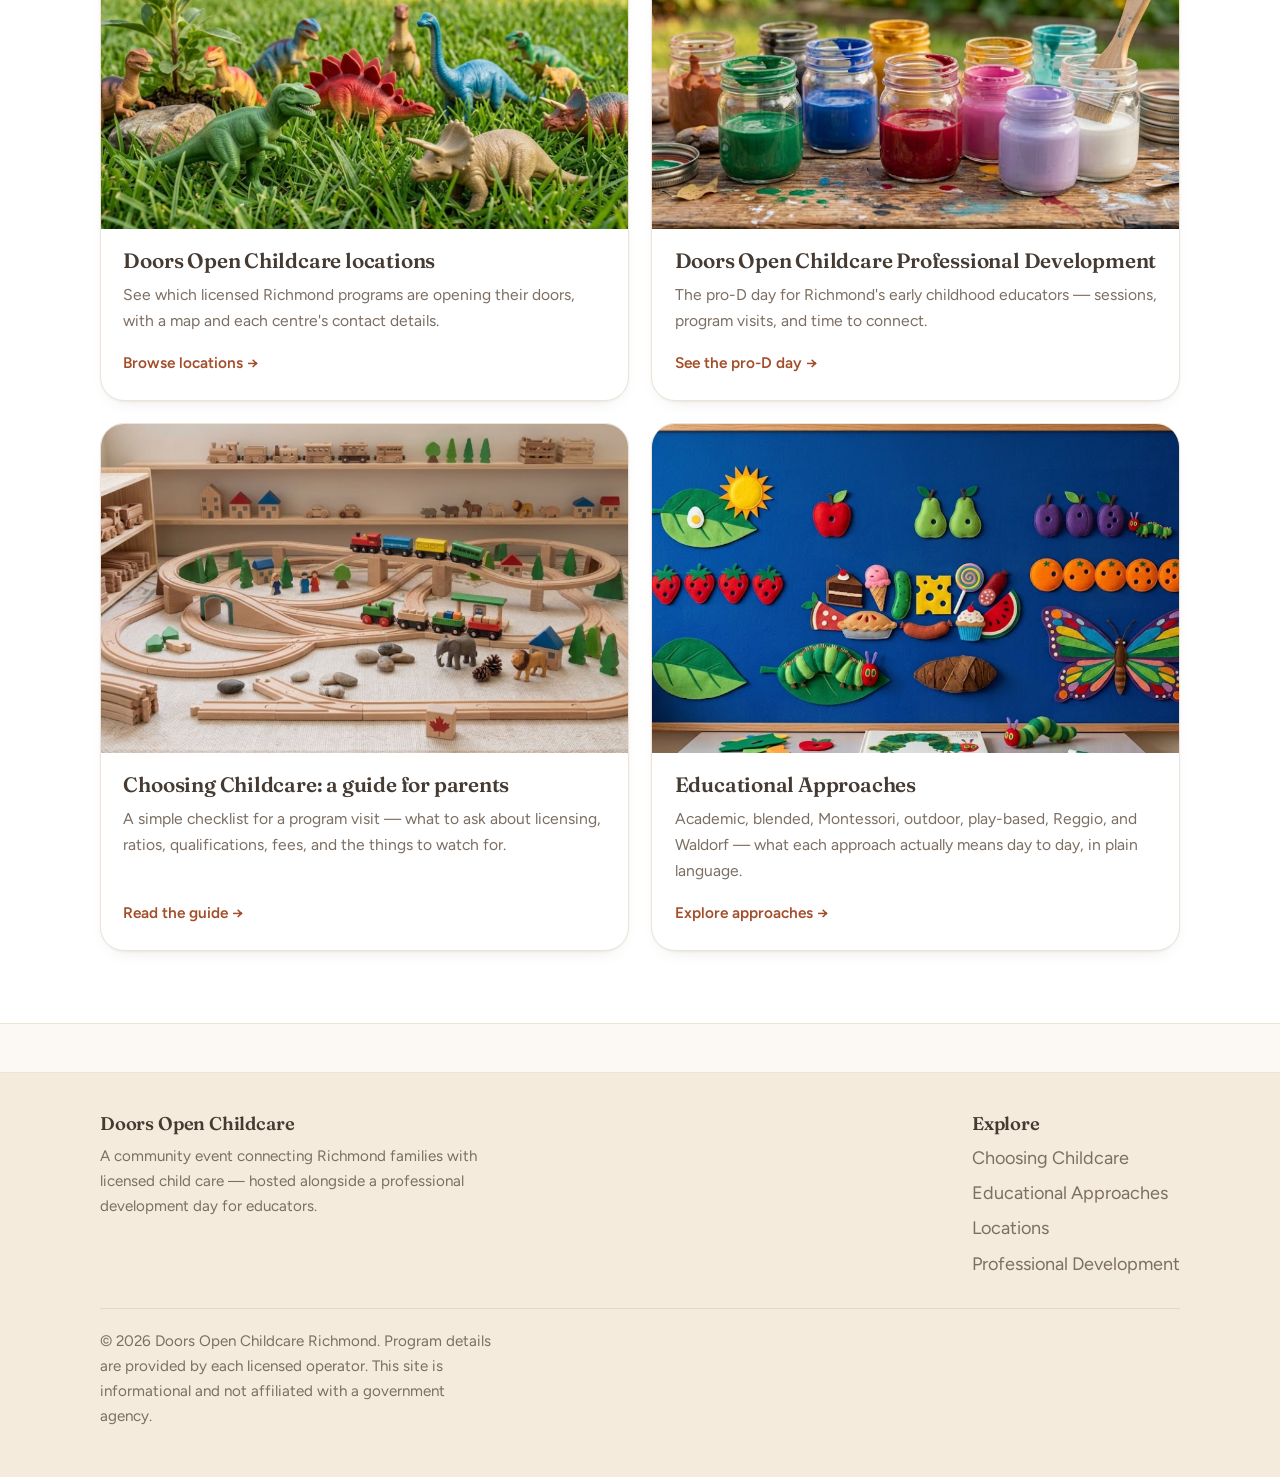
==== commit 53e50f2c: "Add files via upload" ====
--- a/index.html
+++ b/index.html
@@ -85,7 +85,7 @@
         <!-- To use a real photo: replace the <div class="learn-media">…</div> with
              <div class="learn-media"><img src="images/parents.jpg" alt=""></div> -->
         <a class="learn-card" href="locations.html">
-          <div class="learn-media"><img src="photos/richmondgrasslands.jpg" alt=""></div>
+          <div class="learn-media"><img src="photos/dino.jpg" alt=""></div>
           <div class="learn-body">
             <h3>Doors Open Childcare locations</h3>
             <p>See which licensed Richmond programs are opening their doors, with a map and each centre's contact details.</p>
@@ -94,7 +94,7 @@
         </a>
 
         <a class="learn-card" href="event.html">
-          <div class="learn-media"><img src="photos/blueberry.jpg" alt=""></div>
+          <div class="learn-media"><img src="photos/paint.jpg" alt=""></div>
           <div class="learn-body">
             <h3>Doors Open Childcare Professional Development</h3>
             <p>The pro-D day for Richmond's early childhood educators — sessions, program visits, and time to connect.</p>
@@ -103,7 +103,7 @@
         </a>
 
         <a class="learn-card" href="what-to-ask.html">
-          <div class="learn-media"><img src="photos/riveredge.jpg" alt=""></div>
+          <div class="learn-media"><img src="photos/train.jpg" alt=""></div>
           <div class="learn-body">
             <h3>Choosing Childcare: a guide for parents</h3>
             <p>A simple checklist for a program visit — what to ask about licensing, ratios, qualifications, fees, and the things to watch for.</p>
@@ -112,11 +112,7 @@
         </a>
 
         <a class="learn-card" href="educational-approaches.html">
-          <div class="learn-media">
-            <div class="ph ph--phil" aria-hidden="true">
-              <svg viewBox="0 0 24 24" fill="none" stroke="currentColor" stroke-width="1.7" stroke-linecap="round" stroke-linejoin="round"><path d="M12 7c-1.5-1.5-4-2-6-1v11c2-1 4.5-.5 6 1 1.5-1.5 4-2 6-1V6c-2-1-4.5-.5-6 1Z"/><path d="M12 7v11"/></svg>
-            </div>
-          </div>
+          <div class="learn-media"><img src="photos/feltboard.jpg" alt=""></div>
           <div class="learn-body">
             <h3>Educational Approaches</h3>
             <p>Academic, blended, Montessori, outdoor, play-based, Reggio, and Waldorf — what each approach actually means day to day, in plain language.</p>
--- a/styles.css
+++ b/styles.css
@@ -158,7 +158,7 @@
   box-shadow: var(--shadow-soft); transition: transform .15s ease, box-shadow .15s ease;
 }
 .learn-card:hover { transform: translateY(-4px); box-shadow: var(--shadow); }
-.learn-media { aspect-ratio: 16 / 10; width: 100%; }
+.learn-media { aspect-ratio: 16 / 10; width: 100%; overflow: hidden; }
 .learn-media img { width: 100%; height: 100%; object-fit: cover; display: block; }
 .learn-body { padding: 1.3rem 1.4rem 1.5rem; display: flex; flex-direction: column; gap: .55rem; flex: 1; }
 .learn-body h3 { margin: 0; font-size: 1.3rem; }
@@ -287,3 +287,6 @@
 
 /* Fix: a hidden card must stay hidden despite the flex display above */
 .loc-card[hidden] { display: none !important; }
+
+/* Photos on Educational Approaches cards */
+.phil-photo { width: 100%; aspect-ratio: 5 / 2; object-fit: cover; border-radius: 10px; margin-bottom: 1rem; display: block; }
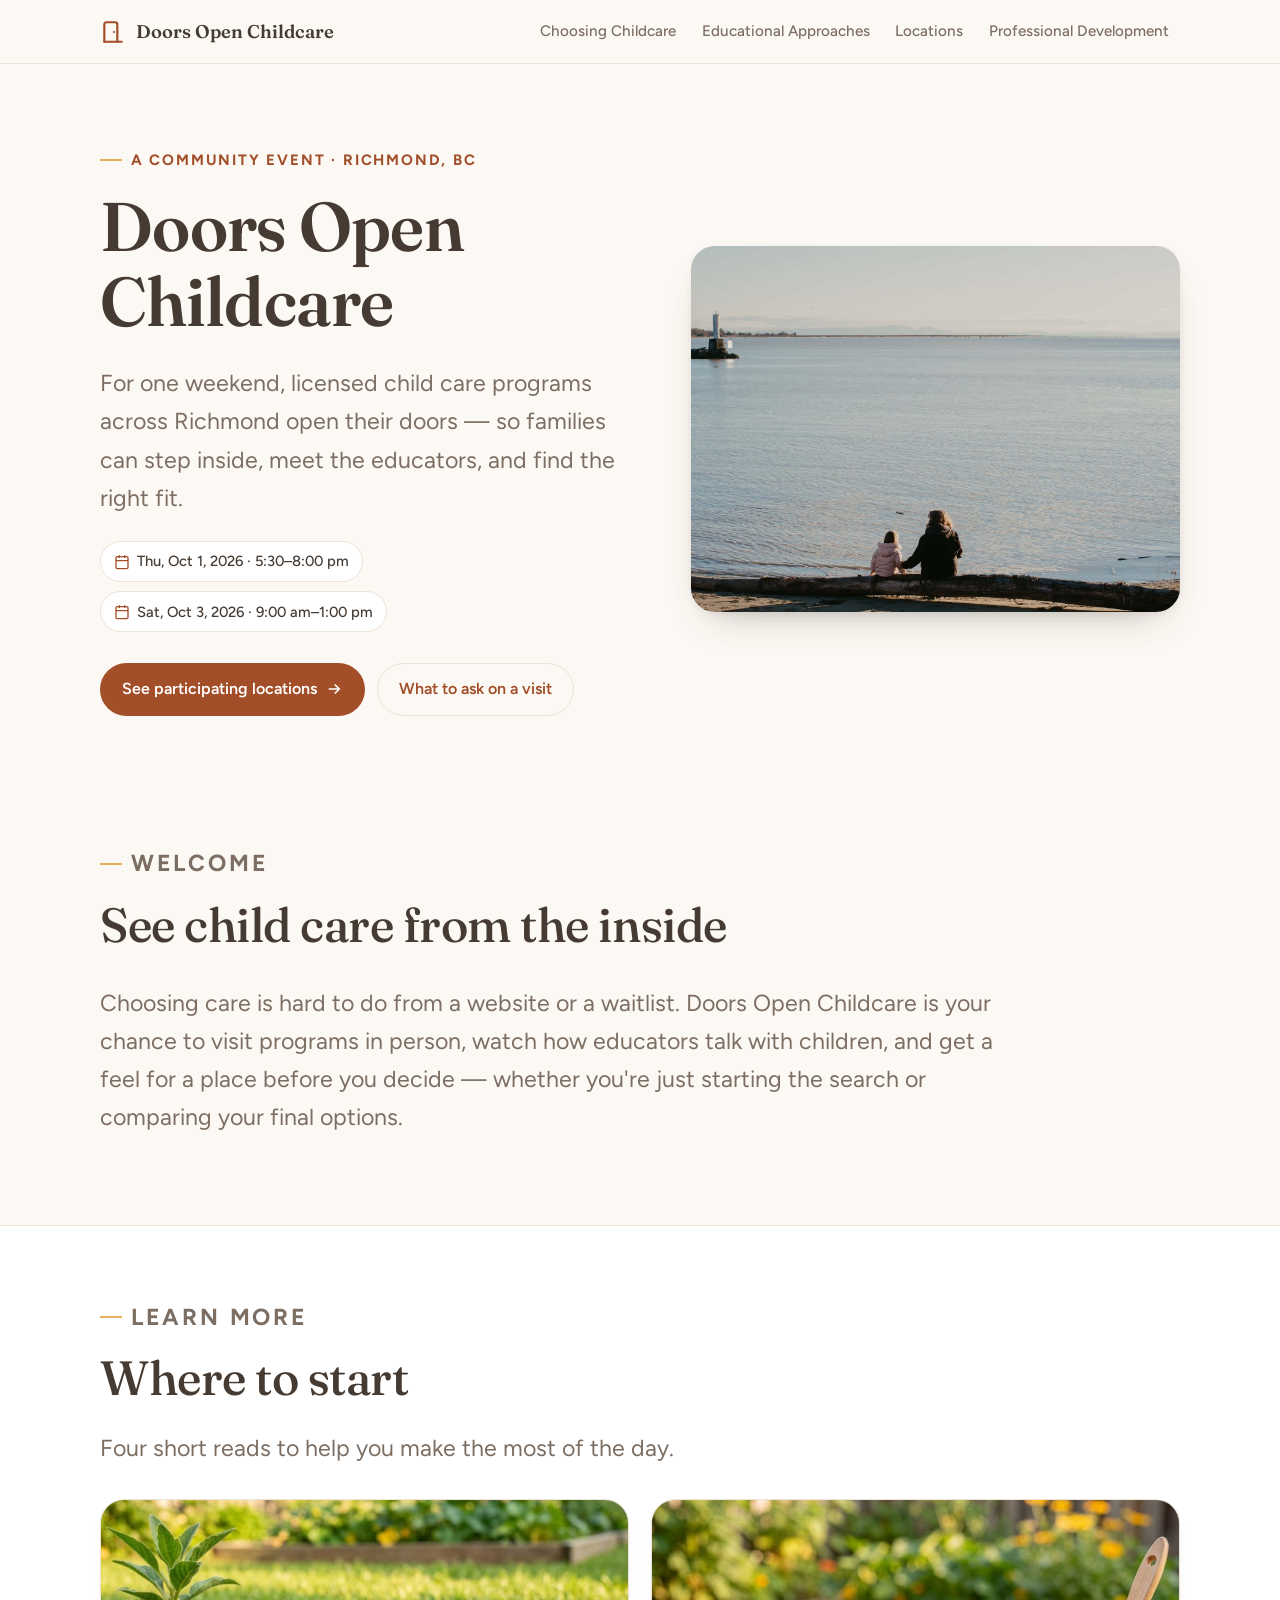
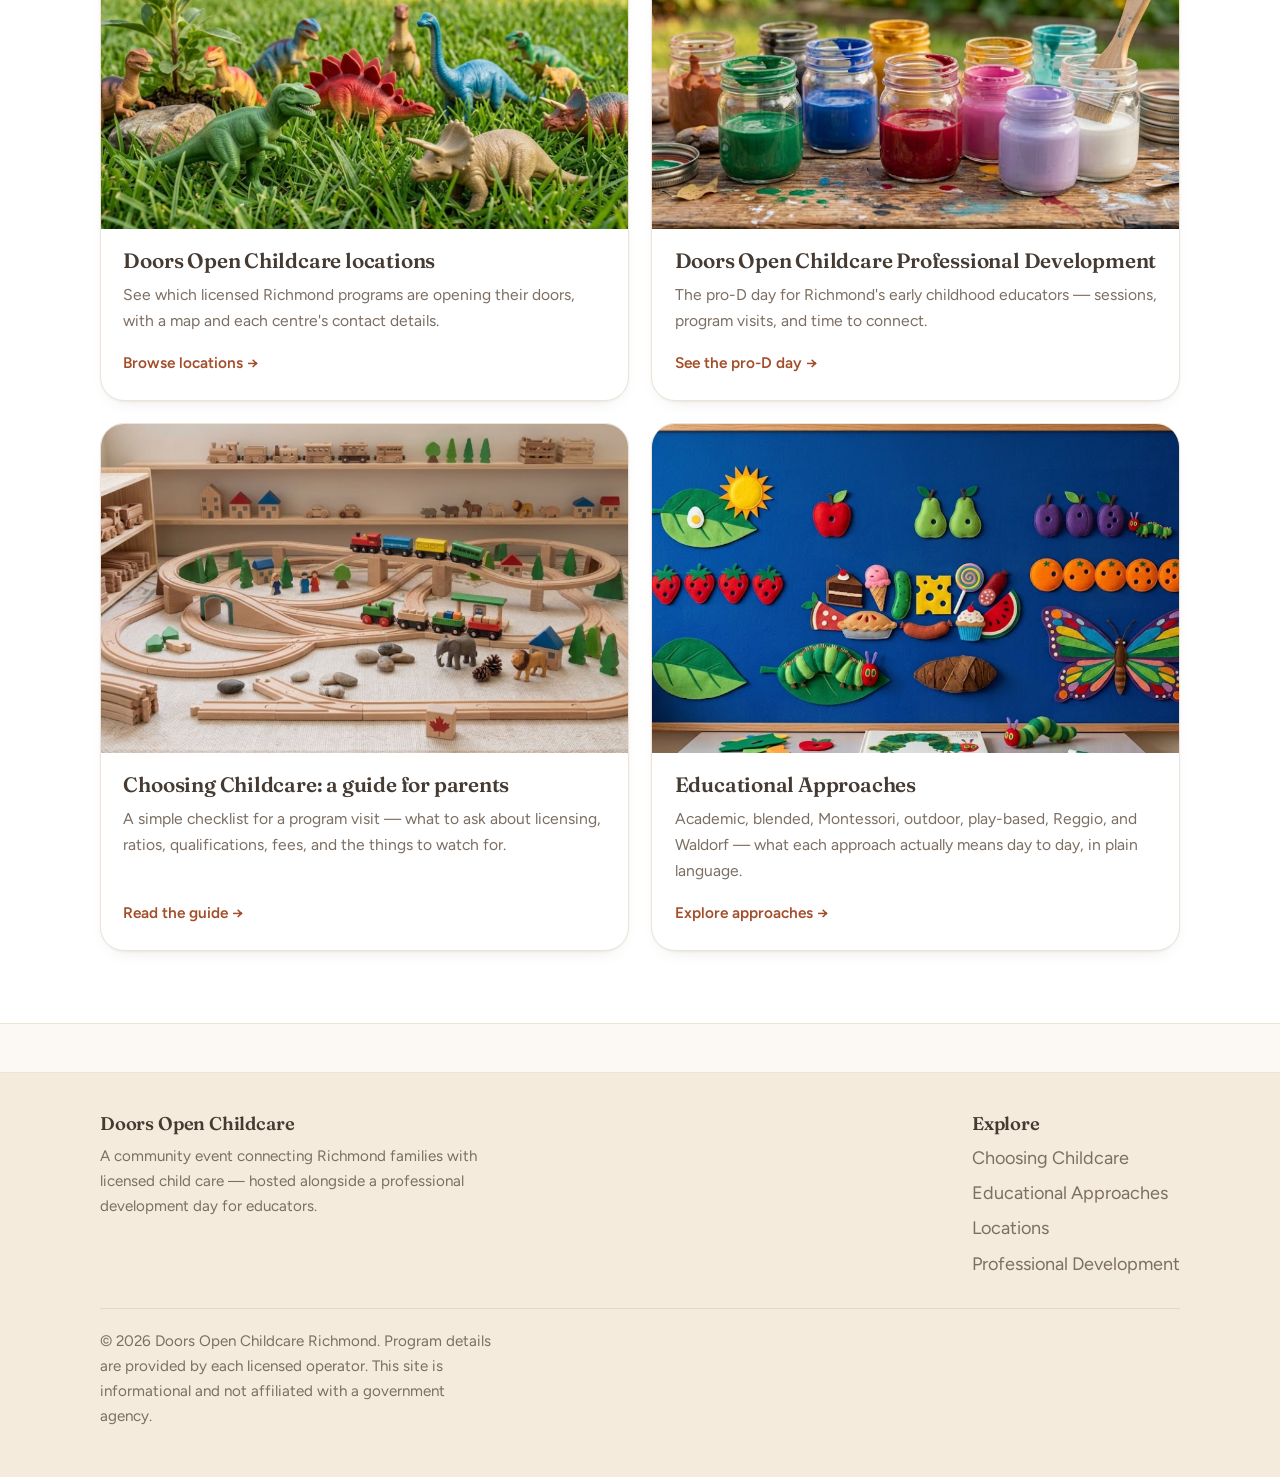
==== commit d199320c: "Add files via upload" ====
--- a/index.html
+++ b/index.html
@@ -51,14 +51,7 @@
         </div>
       </div>
 
-      <!-- HERO IMAGE — to use a real photo, replace this whole <div class="hero-photo">…</div>
-           with:  <div class="hero-photo"><img src="images/hero.jpg" alt="Children and educators at a Richmond childcare"></div>
-           (make an "images" folder next to this file and put hero.jpg in it) -->
-      <div class="hero-photo">
-        <div class="ph ph--hero" aria-hidden="true">
-          <svg viewBox="0 0 24 24" fill="none" stroke="currentColor" stroke-width="1.6" stroke-linecap="round" stroke-linejoin="round"><path d="M4 21V5a2 2 0 0 1 2-2h8a2 2 0 0 1 2 2v16"/><path d="M3 21h18"/><path d="M13 12h.02"/></svg>
-        </div>
-      </div>
+      <div class="hero-photo"><img src="photos/beachside.jpg" alt="Doors Open Childcare Richmond"></div>
     </div>
   </section>
 
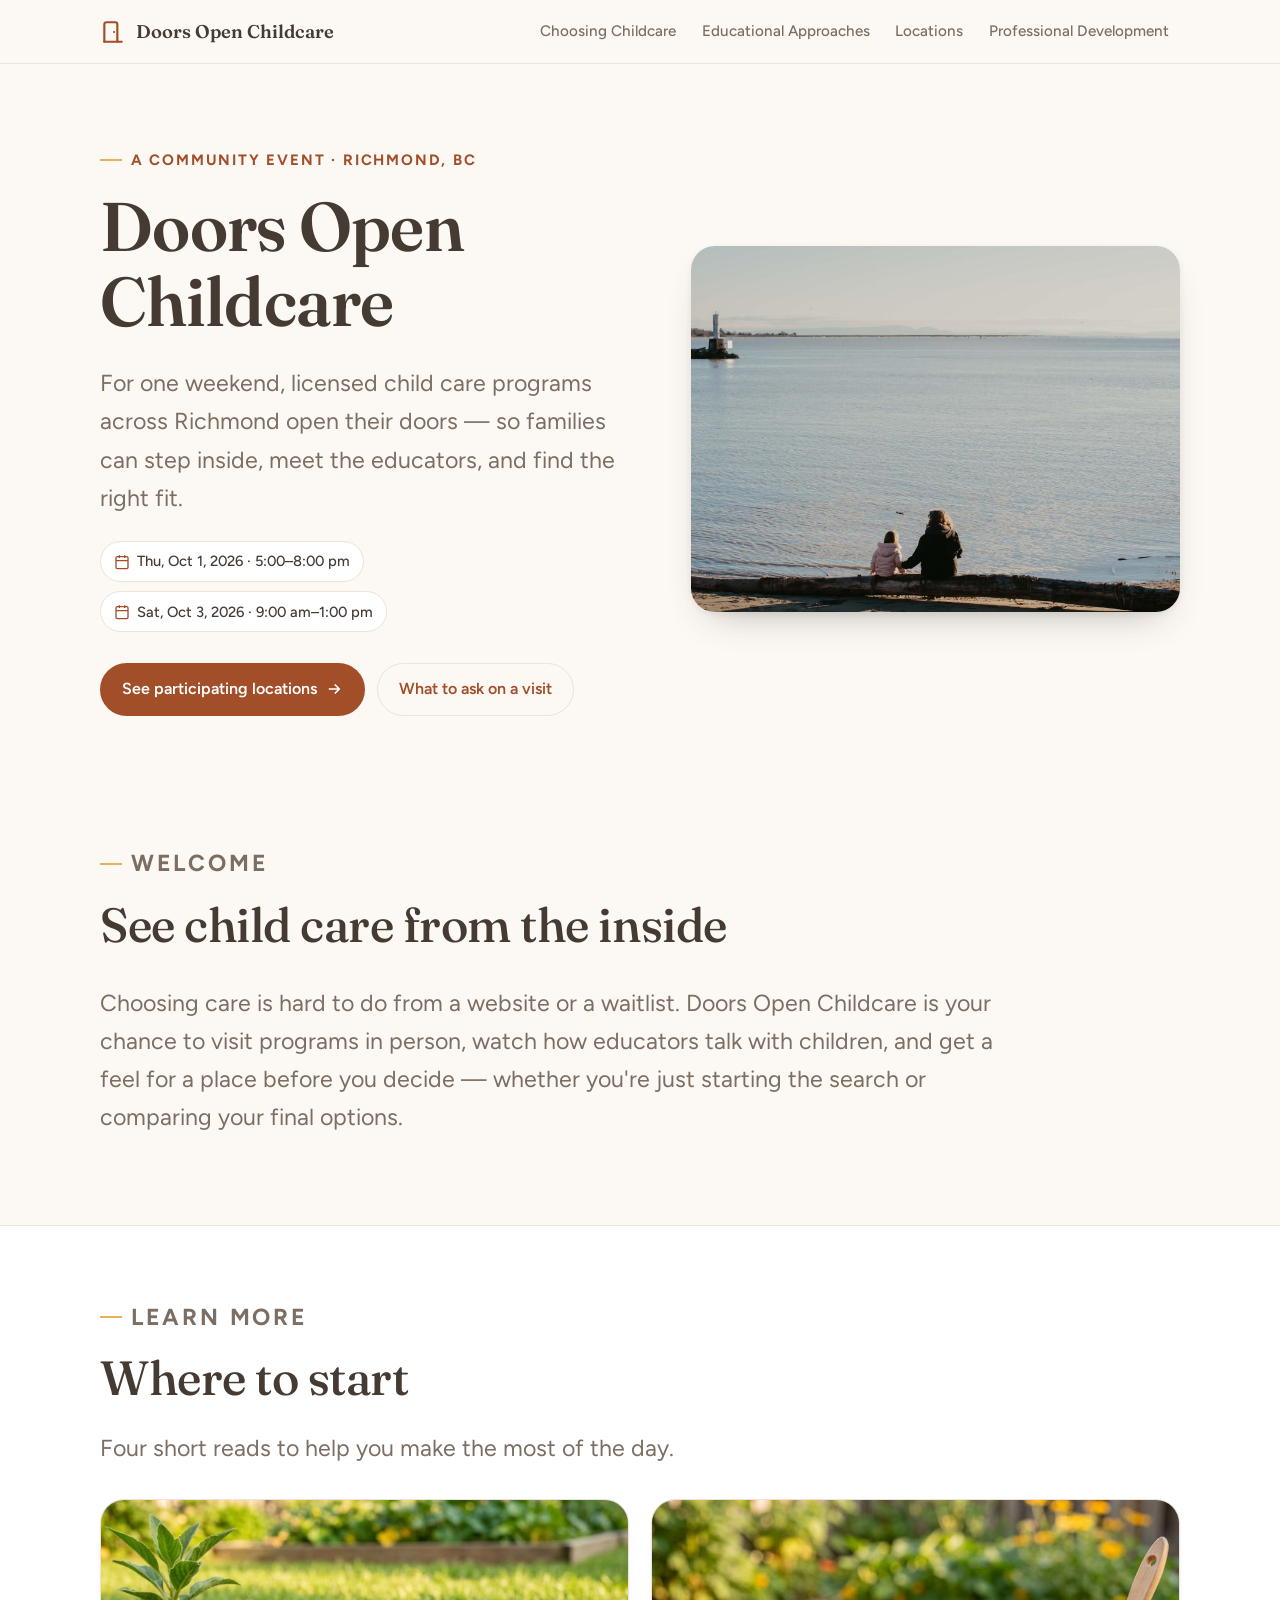
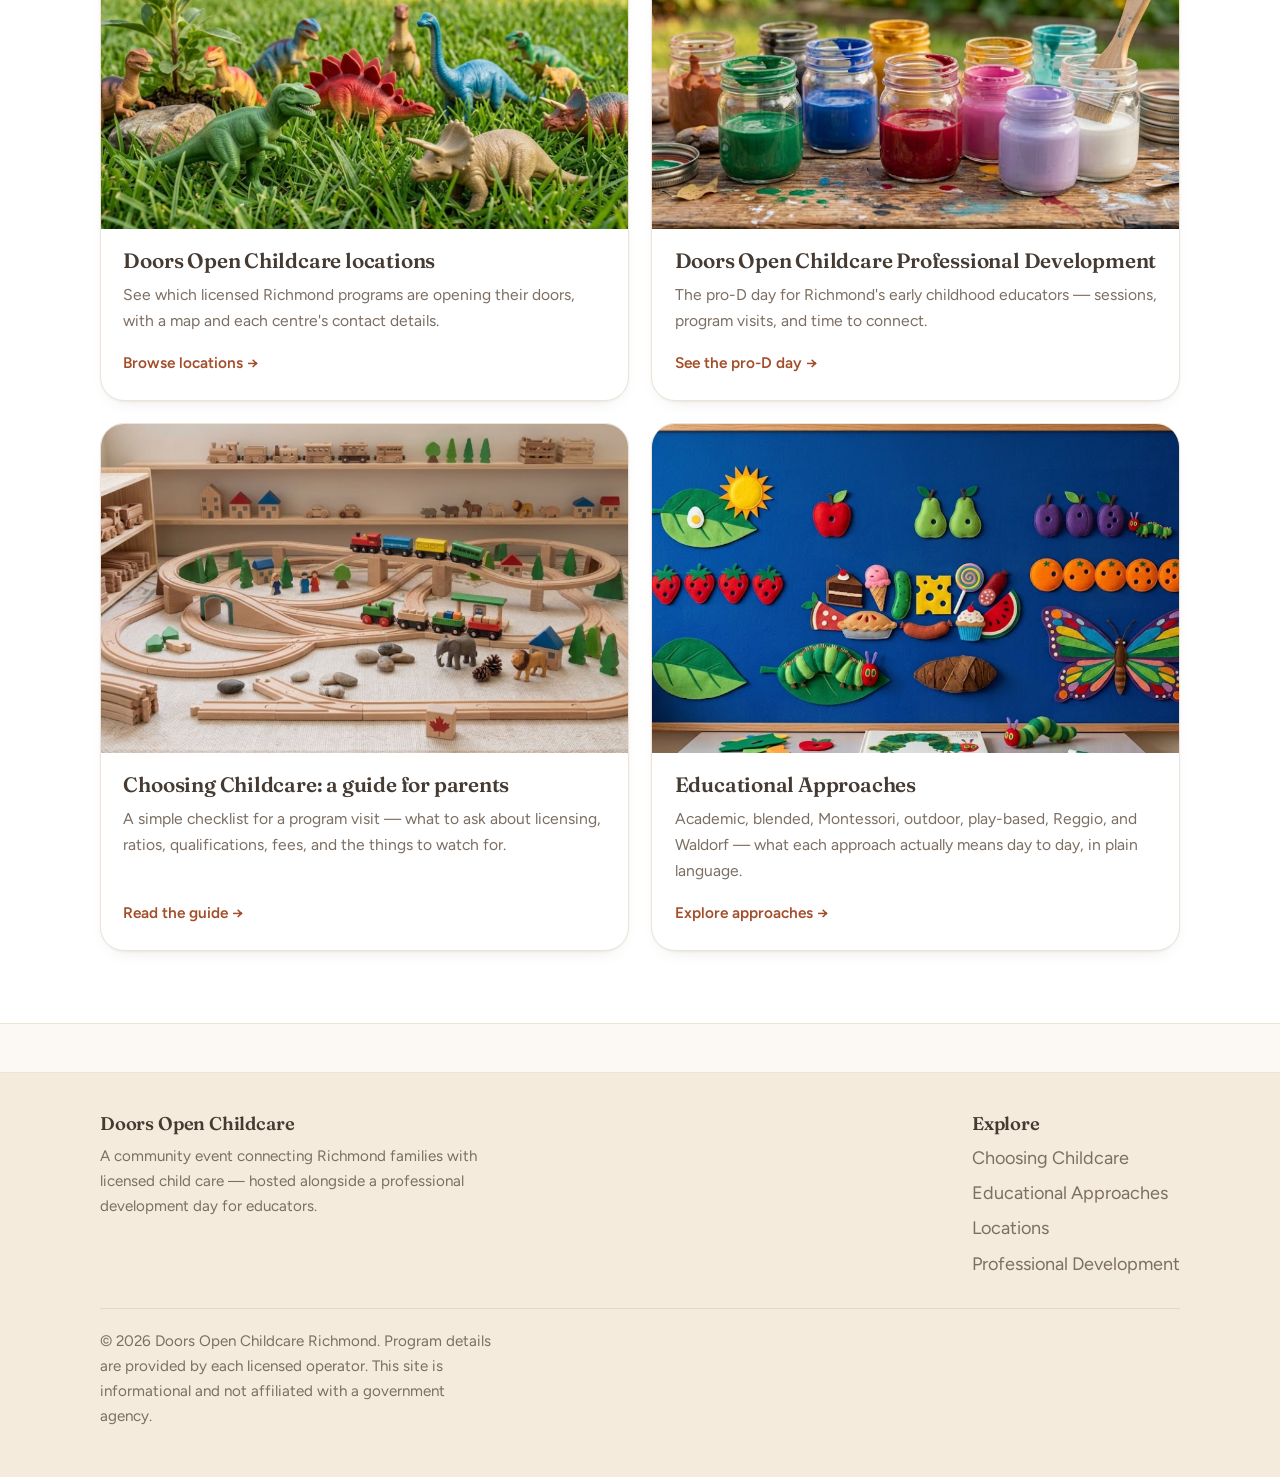
==== commit 71376399: "Add files via upload" ====
--- a/index.html
+++ b/index.html
@@ -40,7 +40,7 @@
         <h1>Doors Open Childcare</h1>
         <p class="lede">For one weekend, licensed child care programs across Richmond open their doors — so families can step inside, meet the educators, and find the right fit.</p>
         <div class="hero-meta">
-          <span class="chip"><svg viewBox="0 0 24 24" fill="none" stroke="currentColor" stroke-width="2"><rect x="3" y="4" width="18" height="18" rx="2"/><path d="M16 2v4M8 2v4M3 10h18"/></svg> Thu, Oct 1, 2026 · 5:30–8:00 pm</span>
+          <span class="chip"><svg viewBox="0 0 24 24" fill="none" stroke="currentColor" stroke-width="2"><rect x="3" y="4" width="18" height="18" rx="2"/><path d="M16 2v4M8 2v4M3 10h18"/></svg> Thu, Oct 1, 2026 · 5:00–8:00 pm</span>
           <span class="chip"><svg viewBox="0 0 24 24" fill="none" stroke="currentColor" stroke-width="2"><rect x="3" y="4" width="18" height="18" rx="2"/><path d="M16 2v4M8 2v4M3 10h18"/></svg> Sat, Oct 3, 2026 · 9:00 am–1:00 pm</span>
         </div>
         <div class="cta-row">
